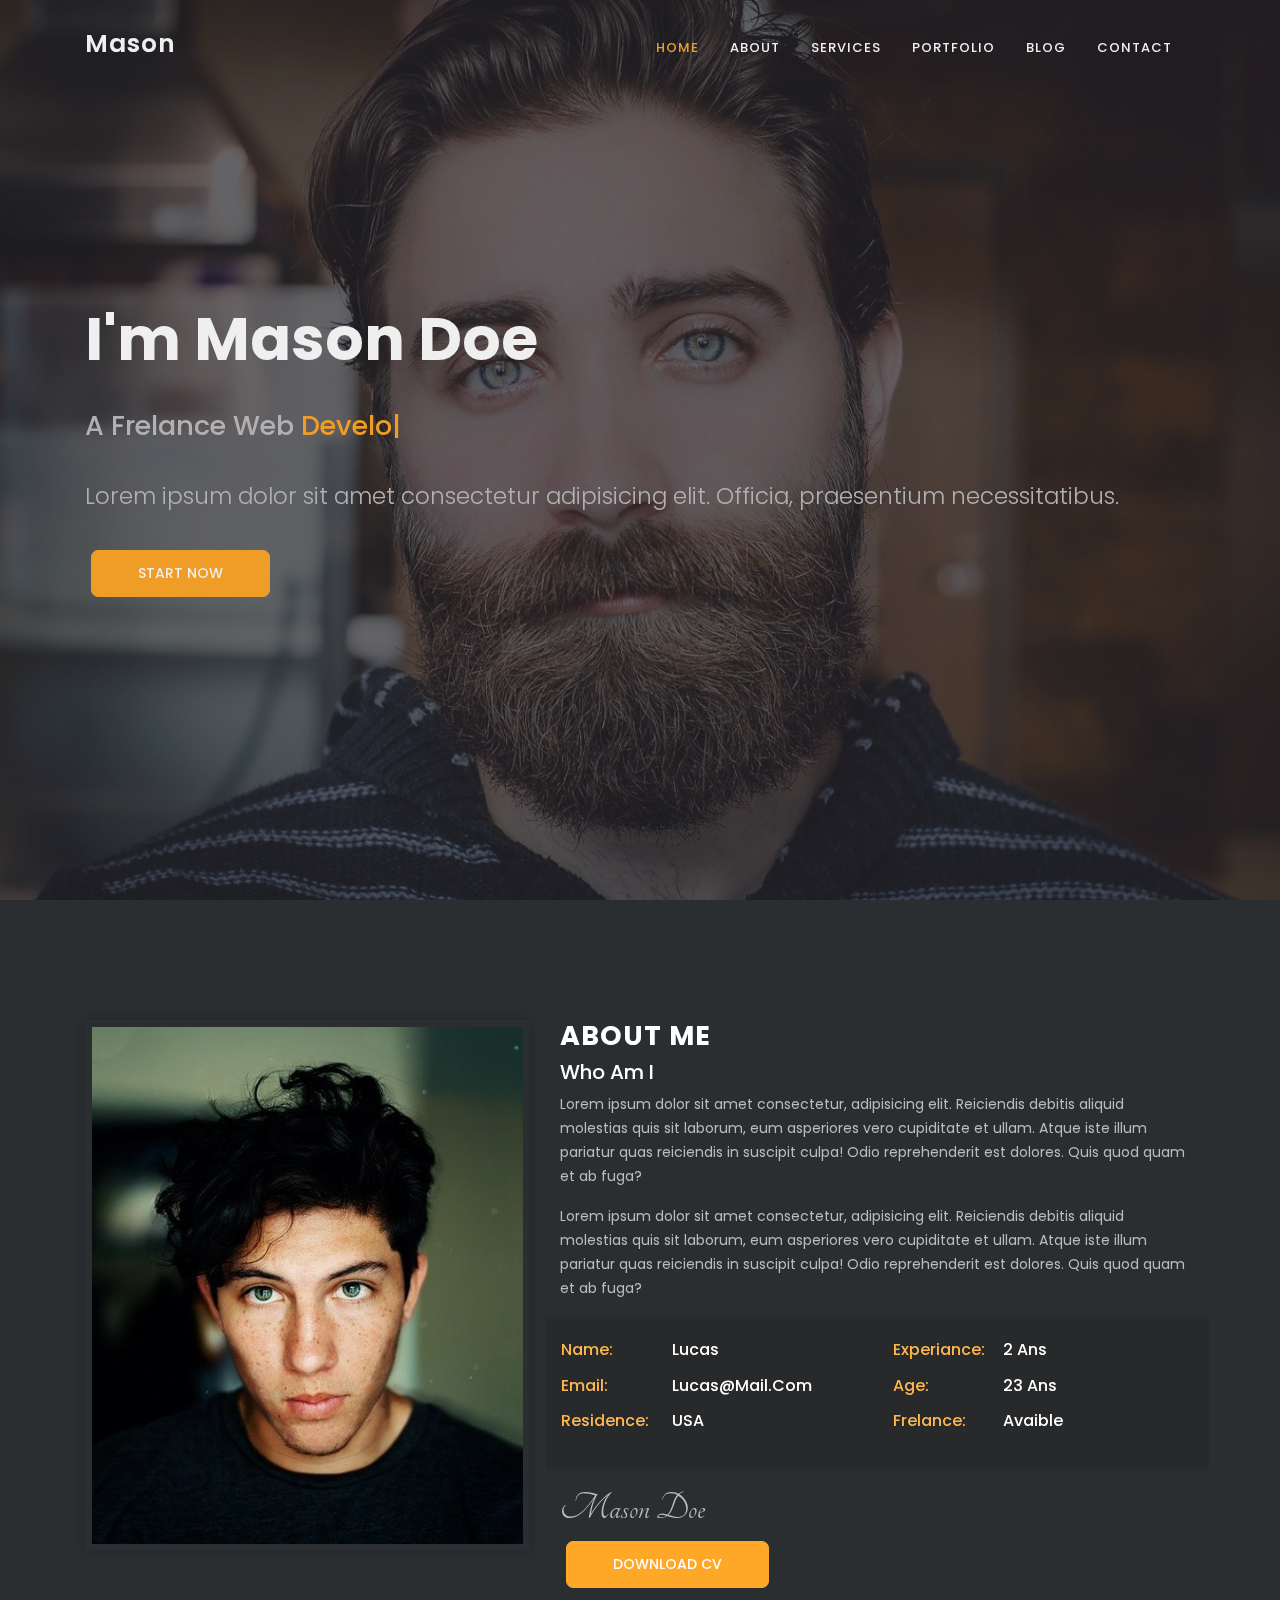
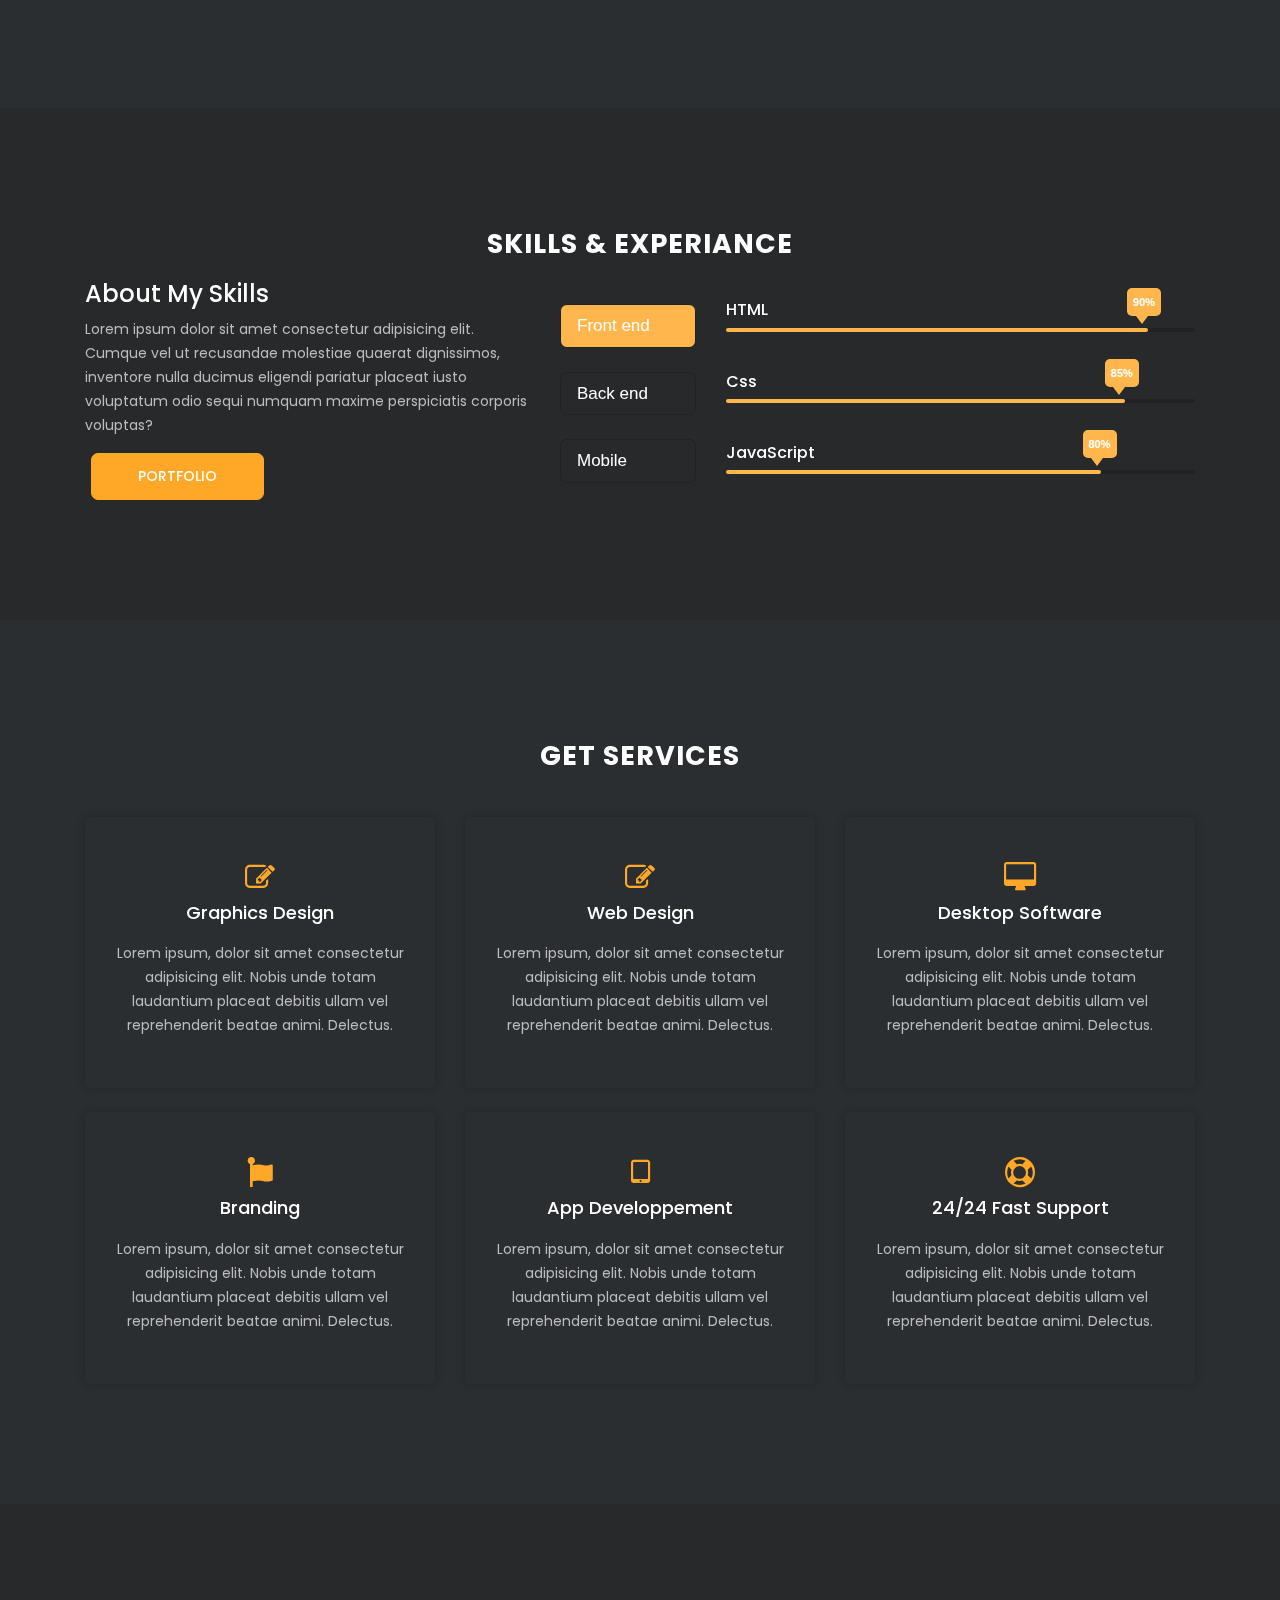
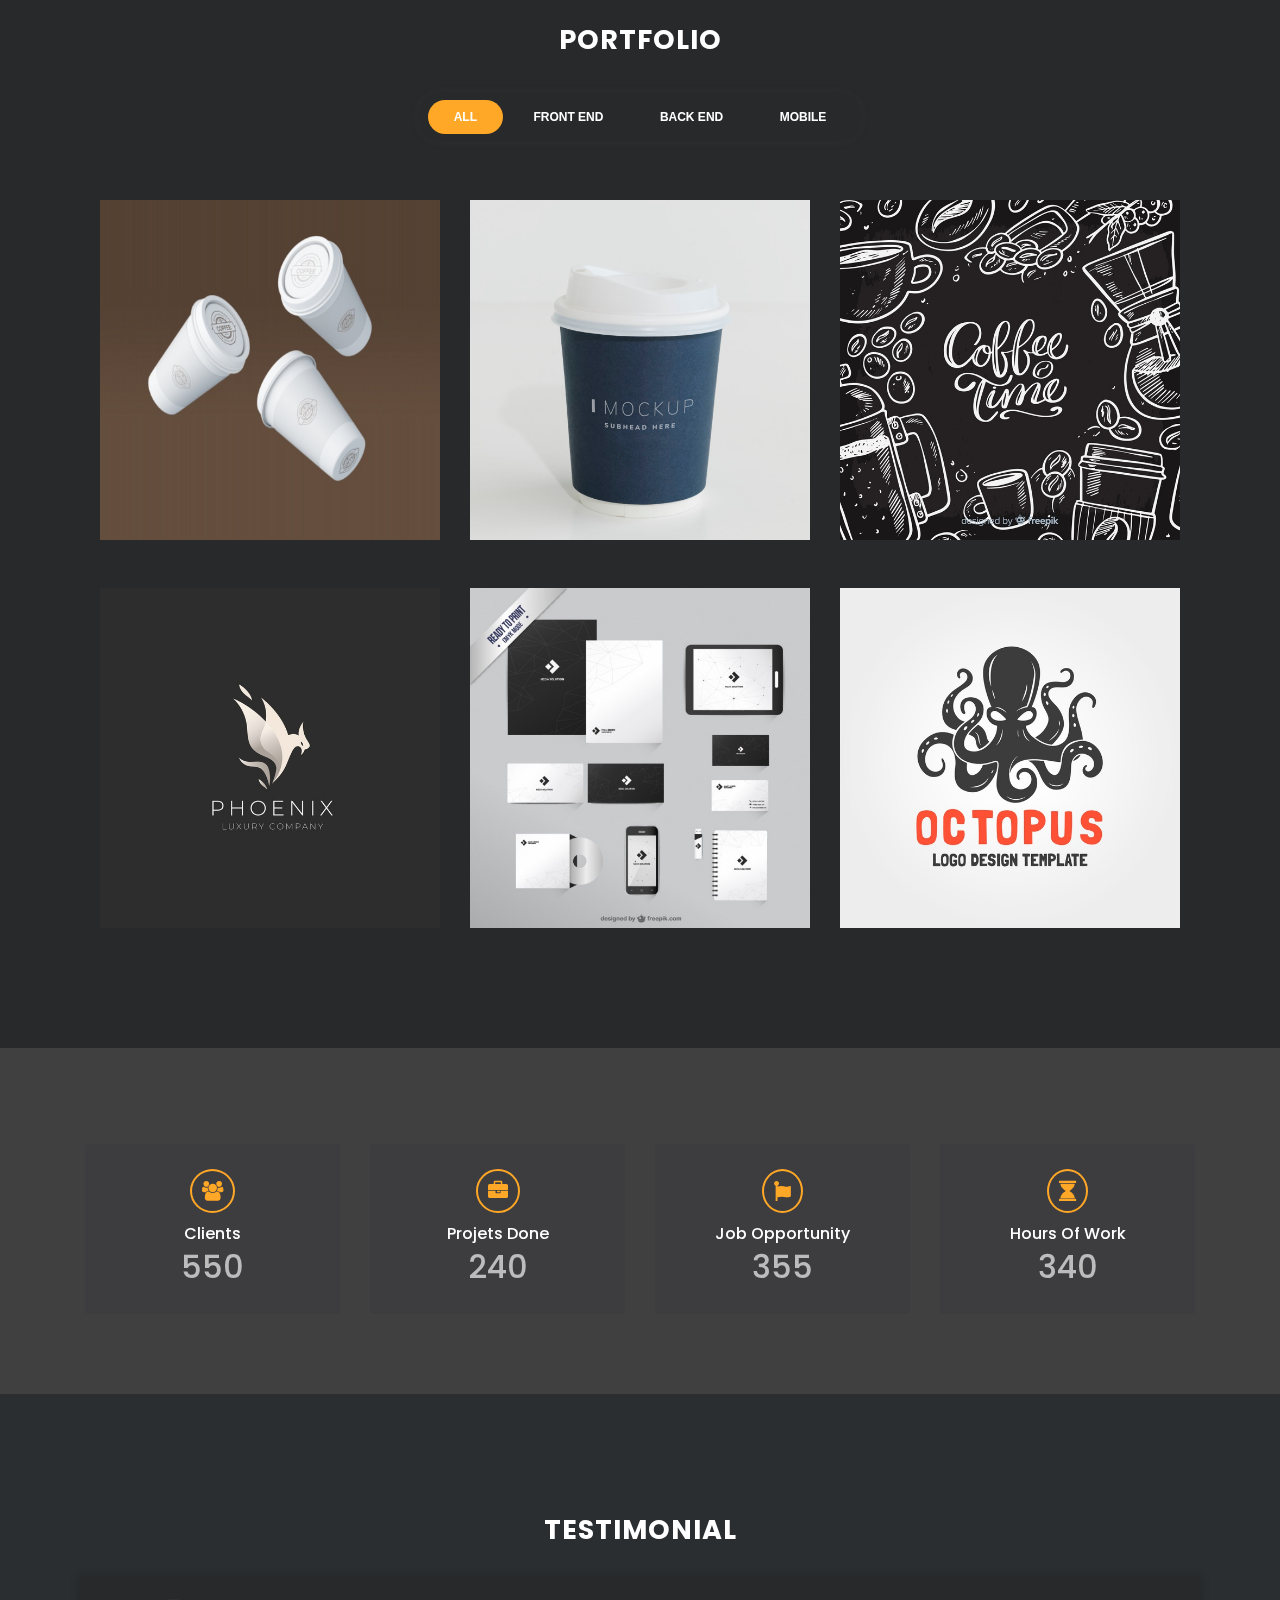
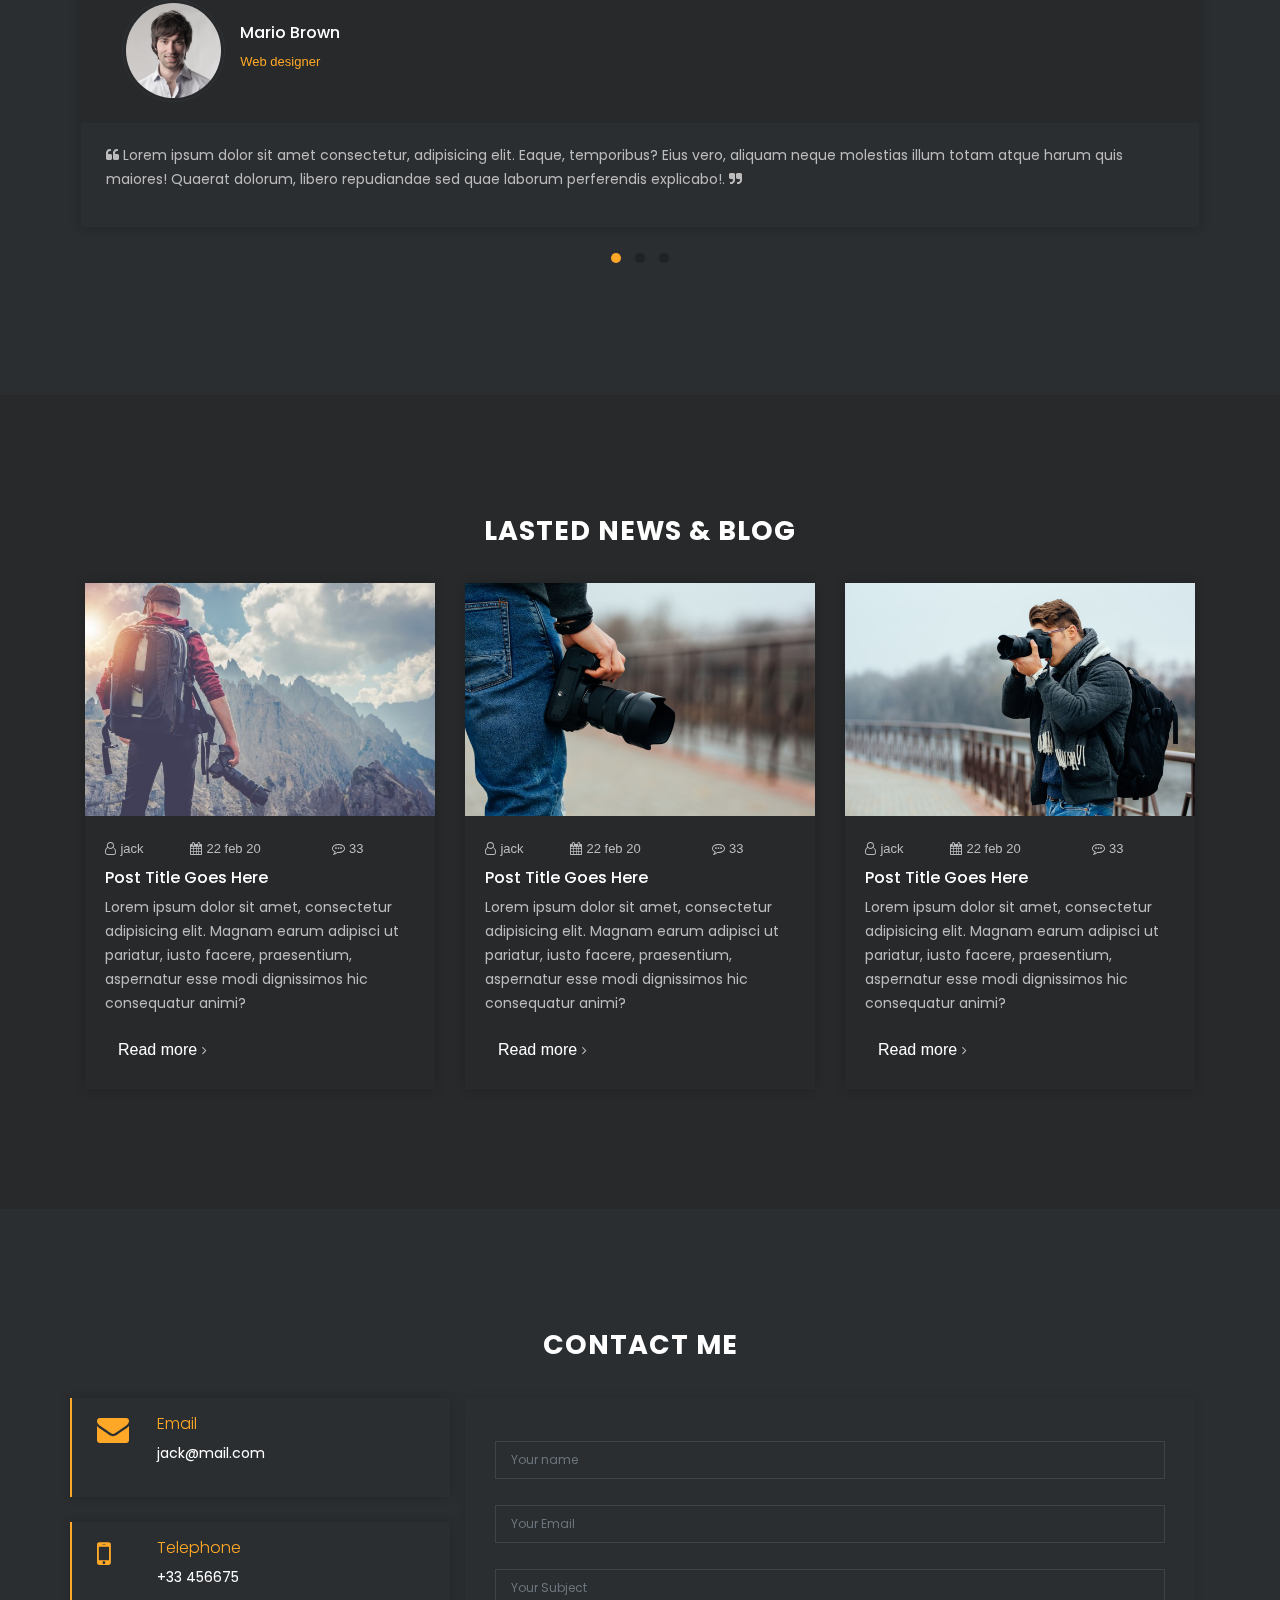
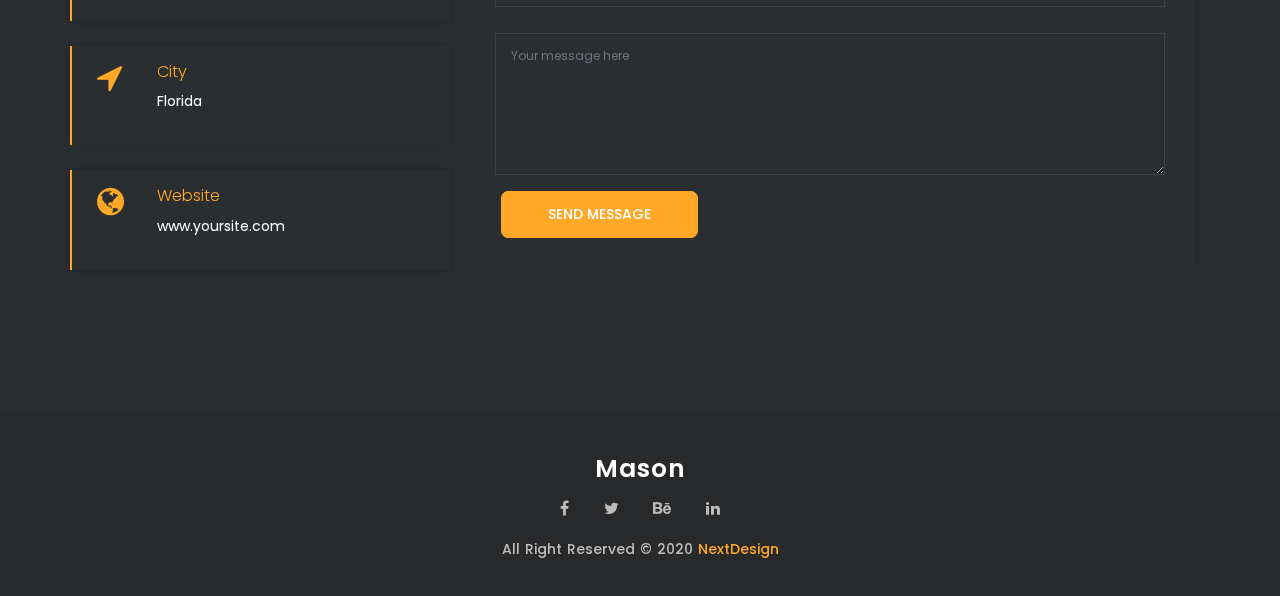
==== index-dark.html @ b3e3b084 "Add files via upload" ====
<!DOCTYPE html>
<html lang="zxx">

<head>
    <meta charset="UTF-8">
    <meta http-equiv="X-UA-Compatible" content="IE=edge">
    <meta name="viewport" content="width=device-width, initial-scale=1.0">

    <title>Mason</title>

    <!-- basic SEO -->
    <meta name="description" content="Mason - Responsive Personal Portfolio Template">
    <meta name="keywords"
        content="Html, Css, jQuery, JavaScript, Mason,onepage ,Design, responsive, personal, Portfolio, design, creative, template">

    <!-- bootstrap -->
    <link rel="stylesheet" href="css/bootstrap.min.css">

    <!-- fav icon -->
    <link rel="shortcut icon" href="images/favicon/icon.png">

    <!-- google fonts  -->
    <link href="https://fonts.googleapis.com/css2?family=Poppins:wght@300;400;500;700;800&display=swap"
        rel="stylesheet">
    <link href="https://fonts.googleapis.com/css2?family=Tangerine&display=swap" rel="stylesheet">


    <link rel="stylesheet" href="fonts/font-awesome-4.7.0/css/font-awesome.min.css">

    <!-- oul carroussel  -->
    <link rel="stylesheet" href="css/owl.carousel.min.css">
    <link rel="stylesheet" href="css/owl.theme.default.min.css">

    <!-- responsive tab  -->
    <link rel="stylesheet" href="css/responsive-tabs.css">

    <!-- Magnific Popup core CSS file -->
    <link rel="stylesheet" href="css/magnific-popup.css">

    <!-- animate css -->
    <link rel="stylesheet" href="css/animate.min.css">

    <!-- custom cs -->
    <link rel="stylesheet" href="css/style-dark.css">

    <!-- responsive cs -->
    <link rel="stylesheet" href="css/respomsive.css">

</head>

<body data-spy="scroll" data-target=".navbar" data-offset="50">

    <!-- preloader -->
    <div id="preloader">
        <div id="status">
            &nbsp;
        </div>
    </div>
    <!-- preloader -->

    <!-- Header -->
    <header>
        <nav class="navbar navbar-expand-md   fixed-top scrolling-navbar white-nav-top">


            <div class="container-fluid">

                <div class="navbar-brand">

                    <a href="#">Mason</a>

                    <!-- Mobile Menu Open Button -->
                    <span id="mobile-nav-open-btn" class="navbar-toggler" data-toggle="collapse"
                        data-target="#navbarTogglerDemo02" aria-controls="navbarTogglerDemo02" aria-expanded="false"
                        aria-label="Toggle navigation" role="navigation"> <i class="fa fa-bars" style="color: #ffa726;"
                            aria-hidden="true"></i></span>

                </div>


                <div class="collapse navbar-collapse" id="navbarTogglerDemo02">
                    <ul class="navbar-nav mr-auto">

                    </ul>
                    <!-- main -->

                    <ul class="navbar-nav nav-pills  pt-2">
                        <li class="nav-item">
                            <a class="nav-link text-uppercase smooth-scroll" href="#home">Home <span
                                    class="sr-only">(current)</span></a>
                        </li>
                        <li class="nav-item">
                            <a class="nav-link text-uppercase smooth-scroll" href="#about" data-offset="100">About</a>
                        </li>
                        <li class="nav-item">
                            <a class="nav-link text-uppercase smooth-scroll" href="#services"
                                data-offset="100">services</a>
                        </li>
                        <li class="nav-item">
                            <a class="nav-link text-uppercase smooth-scroll" href="#portfolio"
                                data-offset="100">Portfolio</a>
                        </li>
                        <li class="nav-item">
                            <a class="nav-link text-uppercase smooth-scroll" href="#blog" data-offset="100">Blog</a>
                        </li>
                        <li class="nav-item">
                            <a class="nav-link text-uppercase smooth-scroll" href="#contact"
                                data-offset="100">Contact</a>
                        </li>
                    </ul>
                </div>
            </div>

        </nav>
    </header>

    <!-- Header -->


    <!-- home -->
    <section id="home">

        <div class="background-img-home"></div>
        <!-- overlay -->

        <div class="overlay"></div>

        <!-- home content  -->
        <div class="container home-content">

            <div class="home-content-inner">
                <div class="home-datails">
                    <h1>I'm Mason Doe</h1>

                    <h4>a frelance web <span id="typed2"></span></h4>

                    <p>Lorem ipsum dolor sit amet consectetur adipisicing elit. Officia, praesentium necessitatibus.</p>
                </div>

                <a href="#about" class="btn btn-general btn-home smooth-scroll" title="start now" role="button">
                    Start now</a>


            </div>
        </div>

    </section>
    <!-- home end  -->

    <!-- about  -->
    <section id="about">



        <!-- about 1 -->
        <div id="about1">

            <div class="content-box-lg">

                <div class="container">

                    <div class="row">

                        <!-- about left side  -->
                        <div class="col-lg-5">
                            <div class="about-img">
                                <img src="images/about/about-img.jpg" alt="">
                            </div>

                        </div>
                        <!-- end about left side  -->

                        <!-- about right -->
                        <div class="col-lg-7">

                            <div class="horizental-heading-about">
                                <h4>about me</h4>

                                <h5>Who Am I</h5>

                                <p >
                                    Lorem ipsum dolor sit amet consectetur, adipisicing elit. Reiciendis debitis aliquid
                                    molestias quis sit laborum,
                                    eum asperiores vero cupiditate et ullam. Atque iste illum pariatur quas reiciendis
                                    in
                                    suscipit culpa! Odio
                                    reprehenderit est dolores. Quis quod quam et ab fuga?
                                </p>

                                <p >
                                    Lorem ipsum dolor sit amet consectetur, adipisicing elit. Reiciendis debitis aliquid
                                    molestias quis sit laborum,
                                    eum asperiores vero cupiditate et ullam. Atque iste illum pariatur quas reiciendis
                                    in
                                    suscipit culpa! Odio
                                    reprehenderit est dolores. Quis quod quam et ab fuga?
                                </p>
                            </div>

                            <!-- about info  -->
                            <div class="row info">

                                <div class="col-md-6">

                                    <!-- info 1 -->
                                    <div class="row column-list">

                                        <div class="col-md-4 col-4">
                                            <div class="detail">
                                                <h6>name:</h6>
                                            </div>

                                        </div>
                                        <div class="col-md-4 col-4">
                                            <div class="about-name">
                                                <h6>lucas</h6>
                                            </div>

                                        </div>


                                    </div>
                                    <!-- info 1 -->

                                    <!-- info 2 -->
                                    <div class="row column-list">

                                        <div class="col-md-4 col-4">
                                            <div class="detail">
                                                <h6>Email:</h6>
                                            </div>

                                        </div>
                                        <div class="col-md-4 col-4">
                                            <div class="about-name">
                                                <h6>lucas@mail.com</h6>
                                            </div>

                                        </div>

                                    </div>
                                    <!-- info 2 -->

                                    <!-- info 3 -->
                                    <div class="row column-list">

                                        <div class="col-md-4 col-4">
                                            <div class="detail">
                                                <h6>Residence:</h6>
                                            </div>

                                        </div>
                                        <div class="col-md-4 col-4">
                                            <div class="about-name">
                                                <h6>USA</h6>
                                            </div>

                                        </div>

                                    </div>
                                    <!-- info 3-->
                                </div>


                                <div class="col-md-6">

                                    <!-- info 1 -->
                                    <div class="row column-list">

                                        <div class="col-md-4 col-4">
                                            <div class="detail">
                                                <h6>Experiance:</h6>
                                            </div>

                                        </div>
                                        <div class="col-md-4 col-4">
                                            <div class="about-name">
                                                <h6>2 Ans</h6>
                                            </div>

                                        </div>


                                    </div>
                                    <!-- info 1 -->

                                    <!-- info 2 -->
                                    <div class="row column-list">

                                        <div class="col-md-4 col-4">
                                            <div class="detail">
                                                <h6>Age:</h6>
                                            </div>

                                        </div>
                                        <div class="col-md-4 col-4">
                                            <div class="about-name">
                                                <h6>23 Ans</h6>
                                            </div>

                                        </div>

                                    </div>
                                    <!-- info 2 -->

                                    <!-- info 3 -->
                                    <div class="row column-list">

                                        <div class="col-md-4 col-4">
                                            <div class="detail">
                                                <h6>Frelance:</h6>
                                            </div>

                                        </div>
                                        <div class="col-md-4 col-4">
                                            <div class="about-name">
                                                <h6>Avaible</h6>
                                            </div>

                                        </div>

                                    </div>
                                    <!-- info 3-->
                                </div>
                            </div>

                            <!-- about info  -->
                            <div class="name">

                                <h4>Mason doe</h4>

                                <a href="#" class="btn btn-general btn-home" title="download cv" role="button">
                                    download cv</a>
                            </div>

                        </div>
                        <!-- end about right -->

                    </div>

                </div>
            </div>

        </div>
        <!-- end about 1 -->

        <!-- about 2  -->
        <div id="about2">

            <div class="content-box-lg">

                <div class="container">

                    <div class="row">

                        <div class="col-md-12">

                            <div class="horizental-heading">

                                <h4>Skills & experiance</h4>
                            </div>

                        </div>

                    </div>

                    <div class="row">
                        <div class="col-lg-5">

                            <div class="skills">

                                <h4>about my skills</h4>
                                <p >
                                    Lorem ipsum dolor sit amet consectetur adipisicing elit. Cumque vel ut
                                    recusandae molestiae
                                    quaerat dignissimos, inventore nulla ducimus eligendi pariatur placeat iusto
                                    voluptatum
                                    odio sequi numquam maxime perspiciatis corporis voluptas?
                                </p>
                                <a href="#portfolio" class="btn btn-general btn-home smooth-scroll" title="Portfolio" role="button">
                                    Portfolio</a>
                            </div>

                        </div>

                        <div class="col-lg-7">

                            <div class="row skills-button">

                                <div class="col-md-3">



                                    <div class="nav flex-column nav-pills" id="v-pills-tab" role="tablist"
                                        aria-orientation="vertical">
                                        <a class="nav-link active" id="v-pills-home-tab" data-toggle="pill"
                                            href="#v-pills-home" role="tab" aria-controls="v-pills-home"
                                            aria-selected="true">Front end</a>
                                        <a class="nav-link" id="v-pills-profile-tab" data-toggle="pill"
                                            href="#v-pills-profile" role="tab" aria-controls="v-pills-profile"
                                            aria-selected="false">Back end</a>
                                        <a class="nav-link" id="v-pills-messages-tab" data-toggle="pill"
                                            href="#v-pills-messages" role="tab" aria-controls="v-pills-messages"
                                            aria-selected="false">Mobile</a>
                                    </div>


                                </div>

                                <div class="col-md-9">
                                    <div class="tab-content" id="v-pills-tabContent">
                                        <div class="tab-pane fade show active" id="v-pills-home" role="tabpanel"
                                            aria-labelledby="v-pills-home-tab">

                                            <div class="skills-progress">

                                                <!-- skill 1 -->
                                                <div class="skill">

                                                    <h4>HTML</h4>

                                                    <div class="progress">
                                                        <div class="progress-bar" role="progressbar" style="width: 90%;"
                                                            aria-valuenow="90" aria-valuemin="0" aria-valuemax="100">
                                                            <span>90%</span>
                                                        </div>
                                                    </div>

                                                </div>

                                                <!-- skill 2 -->
                                                <div class="skill">

                                                    <h4>css</h4>
                                                    <div class="progress">
                                                        <div class="progress-bar" role="progressbar" style="width: 85%;"
                                                            aria-valuenow="85" aria-valuemin="0" aria-valuemax="100">
                                                            <span>85%</span>
                                                        </div>
                                                    </div>


                                                </div>

                                                <!-- skill 3 -->
                                                <div class="skill">

                                                    <h4>JavaScript</h4>
                                                    <div class="progress">
                                                        <div class="progress-bar" role="progressbar" style="width: 80%;"
                                                            aria-valuenow="80" aria-valuemin="0" aria-valuemax="100">
                                                            <span>80%</span>
                                                        </div>
                                                    </div>


                                                </div>

                                            </div>

                                        </div>
                                        <div class="tab-pane fade" id="v-pills-profile" role="tabpanel"
                                            aria-labelledby="v-pills-profile-tab">

                                            <div class="skills-progress">

                                                <!-- skill 1 -->
                                                <div class="skill">

                                                    <h4>Java</h4>
                                                    <div class="progress">
                                                        <div class="progress-bar" role="progressbar" style="width: 75%;"
                                                            aria-valuenow="75" aria-valuemin="0" aria-valuemax="100">
                                                            <span>75%</span>
                                                        </div>
                                                    </div>


                                                </div>
                                                <!-- skill 2 -->
                                                <div class="skill">

                                                    <h4>php</h4>
                                                    <div class="progress">
                                                        <div class="progress-bar" role="progressbar" style="width: 80%;"
                                                            aria-valuenow="80" aria-valuemin="0" aria-valuemax="100">
                                                            <span>80%</span>
                                                        </div>
                                                    </div>


                                                </div>
                                                <!-- skill 3 -->
                                                <div class="skill">

                                                    <h4>laravel</h4>
                                                    <div class="progress">
                                                        <div class="progress-bar" role="progressbar" style="width: 89%;"
                                                            aria-valuenow="89" aria-valuemin="0" aria-valuemax="100">
                                                            <span>89%</span>
                                                        </div>
                                                    </div>


                                                </div>
                                            </div>


                                        </div>
                                        <div class="tab-pane fade" id="v-pills-messages" role="tabpanel"
                                            aria-labelledby="v-pills-messages-tab">
                                            <div class="skills-progress">

                                                <!-- skill 1 -->
                                                <div class="skill">

                                                    <h4>Xamarin</h4>
                                                    <div class="progress">
                                                        <div class="progress-bar" role="progressbar" style="width: 89%;"
                                                            aria-valuenow="89" aria-valuemin="0" aria-valuemax="100">
                                                            <span>89%</span>
                                                        </div>
                                                    </div>


                                                </div>

                                                <!-- skill 2 -->
                                                <div class="skill">

                                                    <h4>android</h4>
                                                    <div class="progress">
                                                        <div class="progress-bar" role="progressbar" style="width: 89%;"
                                                            aria-valuenow="89" aria-valuemin="0" aria-valuemax="100">
                                                            <span>89%</span>
                                                        </div>
                                                    </div>


                                                </div>
                                                <!-- skill 3 -->
                                                <div class="skill">

                                                    <h4>ios</h4>
                                                    <div class="progress">
                                                        <div class="progress-bar" role="progressbar" style="width: 89%;"
                                                            aria-valuenow="89" aria-valuemin="0" aria-valuemax="100">
                                                            <span>89%</span>
                                                        </div>
                                                    </div>


                                                </div>

                                            </div>

                                        </div>

                                    </div>
                                </div>
                            </div>

                        </div>




                    </div>


                </div>

            </div>

            <!-- end about 2  -->
        </div>


    </section>
    <!-- about  -->


    <!-- service -->

    <section id="services">

        <div class="content-box-lg">

            <div class="container">

                <div class="row">
                    <div class="col-md-12 text-center ">

                        <div class="horizental-heading">

                            <h4>get services</h4>
                        </div>

                    </div>
                </div>

                <!-- services row 1 -->
                <div class="row">

                    <!-- service 1 -->
                    <div class="col-lg-4 col-md-6 mt-4">

                        <div class="service">

                            <div class="service-item text-center">

                                <i class="fa fa-pencil-square-o"></i>

                                <h5>Graphics design</h5>

                                <p >Lorem ipsum, dolor sit amet consectetur adipisicing elit. Nobis
                                    unde totam laudantium
                                    placeat debitis ullam vel reprehenderit beatae animi. Delectus.</p>

                            </div>

                        </div>

                    </div>
                    <!-- service 1 -->

                    <!-- service 2 -->
                    <div class="col-lg-4 col-md-6 mt-4">

                        <div class="service">

                            <div class="service-item text-center">

                                <i class="fa fa-pencil-square-o"></i>
                                <h5>Web Design</h5>

                                <p >Lorem ipsum, dolor sit amet consectetur adipisicing elit. Nobis
                                    unde totam laudantium
                                    placeat debitis ullam vel reprehenderit beatae animi. Delectus.</p>

                            </div>

                        </div>

                    </div>
                    <!-- service 2 -->

                    <!-- service 3 -->
                    <div class="col-lg-4 col-md-6 mt-4">

                        <div class="service">

                            <div class="service-item text-center">

                                <i class="fa fa-desktop"></i>
                                <h5>Desktop Software</h5>

                                <p >Lorem ipsum, dolor sit amet consectetur adipisicing elit. Nobis
                                    unde totam laudantium
                                    placeat debitis ullam vel reprehenderit beatae animi. Delectus.</p>

                            </div>

                        </div>

                    </div>
                    <!-- service 3 -->

                    <!-- services row 1 -->

                    <!-- services row 2 -->

                    <!-- service 1 -->
                    <div class="col-lg-4 col-md-6 mt-4">

                        <div class="service">

                            <div class="service-item text-center">

                                <i class="fa fa-font-awesome"></i>
                                <h5>Branding</h5>

                                <p >Lorem ipsum, dolor sit amet consectetur adipisicing elit. Nobis
                                    unde totam laudantium
                                    placeat debitis ullam vel reprehenderit beatae animi. Delectus.</p>

                            </div>

                        </div>

                    </div>
                    <!-- service 1 -->

                    <!-- service 2 -->
                    <div class="col-lg-4 col-md-6 mt-4">

                        <div class="service">

                            <div class="service-item text-center">

                                <i class="fa fa-tablet"></i>
                                <h5>App developpement</h5>

                                <p >Lorem ipsum, dolor sit amet consectetur adipisicing elit. Nobis
                                    unde totam laudantium
                                    placeat debitis ullam vel reprehenderit beatae animi. Delectus.</p>

                            </div>

                        </div>

                    </div>
                    <!-- service 2 -->

                    <!-- service 3 -->
                    <div class="col-lg-4 col-md-6 mt-4">

                        <div class="service">

                            <div class="service-item text-center">

                                <i class="fa fa-life-ring"></i>
                                <h5>24/24 Fast Support</h5>

                                <p >Lorem ipsum, dolor sit amet consectetur adipisicing elit. Nobis
                                    unde totam laudantium
                                    placeat debitis ullam vel reprehenderit beatae animi. Delectus.</p>

                            </div>

                        </div>

                    </div>
                    <!-- service 3 -->

                    <!-- services row 2 -->

                </div>

            </div>


        </div>
    </section>
    <!-- service end -->

    <!-- Portfolio -->

    <section id="portfolio">
        <div class="content-box-lg">

            <div class="container">

                <div class="row">
                    <div class="col-md-12 text-center ">

                        <div class="horizental-heading">

                            <h4>Portfolio</h4>
                        </div>

                    </div>
                </div>

                <div class="row mt-3">
                    <div class="col-md-12 text-center"  style="display:  flex;align-items: center; justify-content: center;">

                        <!-- potrfolio item filters -->
                        <div id="isotope-filters" class="fadaIn text-center">

                            <button class="btn active" data-filter="*"><span>all</span></button>
                            <button class="btn" data-filter=".frontend"><span>front end</span></button>
                            <button class="btn" data-filter=".backend"><span>back end</span></button>
                            <button class="btn" data-filter=".mobile"><span>mobile</span></button>

                        </div>
                    </div>

                </div>

                <div id="portfolio-wrapper">

                    <div class="container">

                        <div class="row gg">

                            <div id="isotope-container" style=" display: flex; flex-basis: 100%;
                            flex-wrap: wrap">



                                <div class="col-lg-4 mt-5 frontend">

                                    <!-- portfolio item 1 -->
                                    <div class="portfolio-box">
                                        <a href="images/portfolio/portfolio1.jpg" title="add description">
                                            <img src="images/portfolio/portfolio1.jpg" class="img-fluid"
                                                alt="portfolio">
                                            <div class="portfolio-overlay">
                                                <div class="portfolio-details text-center">

                                                    <!-- project title  -->
                                                    <h2>Your project title</h2>

                                                    <!-- items descriptions -->
                                                    <p>Front end</p>
                                                </div>
                                            </div>
                                        </a>
                                    </div>

                                </div>

                                <div class="col-lg-4 mt-5 frontend">

                                    <!-- portfolio item 2 -->
                                    <div class="portfolio-box">
                                        <a href="images/portfolio/portfolio2.jpg" title="add description">
                                            <img src="images/portfolio/portfolio2.jpg" class="img-fluid"
                                                alt="portfolio">
                                            <div class="portfolio-overlay">
                                                <div class="portfolio-details text-center">

                                                    <!-- project title  -->
                                                    <h2>Your project title</h2>

                                                    <!-- items descriptions -->
                                                    <p>Front end</p>
                                                </div>
                                            </div>
                                        </a>
                                    </div>

                                </div>

                                <div class="col-lg-4 mt-5 backend">

                                    <!-- portfolio item 3 -->
                                    <div class="portfolio-box">
                                        <a href="images/portfolio/portfolio3.jpg" title="add description">
                                            <img src="images/portfolio/portfolio3.jpg" class="img-fluid"
                                                alt="portfolio">
                                            <div class="portfolio-overlay">
                                                <div class="portfolio-details text-center">

                                                    <!-- project title  -->
                                                    <h2>Your project title</h2>

                                                    <!-- items descriptions -->
                                                    <p>Back end</p>
                                                </div>
                                            </div>
                                        </a>
                                    </div>

                                </div>

                                <div class="col-lg-4 mt-5 backend">

                                    <!-- portfolio item 3 -->
                                    <div class="portfolio-box">
                                        <a href="images/portfolio/portfolio4.jpg" title="add description">
                                            <img src="images/portfolio/portfolio4.jpg" class="img-fluid"
                                                alt="portfolio">
                                            <div class="portfolio-overlay">
                                                <div class="portfolio-details text-center">

                                                    <!-- project title  -->
                                                    <h2>Your project title</h2>

                                                    <!-- items descriptions -->
                                                    <p>Back end</p>
                                                </div>
                                            </div>
                                        </a>
                                    </div>

                                </div>


                                <div class="col-lg-4 mt-5 mobile">

                                    <!-- portfolio item 3 -->
                                    <div class="portfolio-box">
                                        <a href="images/portfolio/portfolio5.jpg" title="add description">
                                            <img src="images/portfolio/portfolio5.jpg" class="img-fluid"
                                                alt="portfolio">
                                            <div class="portfolio-overlay">
                                                <div class="portfolio-details text-center">

                                                    <!-- project title  -->
                                                    <h2>Your project title</h2>

                                                    <!-- items descriptions -->
                                                    <p>Mobile</p>
                                                </div>
                                            </div>
                                        </a>
                                    </div>

                                </div>


                                <div class="col-lg-4 mt-5 mobile">

                                    <!-- portfolio item 3 -->
                                    <div class="portfolio-box">
                                        <a href="images/portfolio/portfolio6.jpg" title="add description">
                                            <img src="images/portfolio/portfolio6.jpg" class="img-fluid"
                                                alt="portfolio">
                                            <div class="portfolio-overlay">
                                                <div class="portfolio-details text-center">

                                                    <!-- project title  -->
                                                    <h2>Your project title</h2>

                                                    <!-- items descriptions -->
                                                    <p>Mobile</p>
                                                </div>
                                            </div>
                                        </a>
                                    </div>

                                </div>


                            </div>

                        </div>

                    </div>

                </div>



            </div>

        </div>
    </section>
    <!-- Portfolio end -->

    <!-- stats  -->
    <section id="stats">

        <div class="content-box-lg">

            <div class="container">


                <!-- stats  -->
                <div class="row">


                    <div class="col-lg-3 col-12 mt-3">

                        <!-- Stats item 1 -->
                        <div class="counts-item text-center">
                            <i class="fa fa-users"></i>
                            <h5>Clients</h5>

                            <h2 class="counter">550</h2>

                        </div>
                    </div>

                    <div class="col-lg-3 col-12 mt-3">

                        <!-- Stats item 2 -->
                        <div class="counts-item text-center">
                            <i class="fa fa-briefcase"></i>
                            <h5>Projets done</h5>

                            <h2 class="counter">240</h2>

                        </div>
                    </div>

                    <div class="col-lg-3 col-12 mt-3">

                        <!-- Stats item 3 -->
                        <div class="counts-item text-center">
                            <i class="fa fa-font-awesome"></i>
                            <h5>job opportunity</h5>

                            <h2 class="counter">355</h2>

                        </div>
                    </div>

                    <div class="col-lg-3 col-12 mt-3">

                        <!-- Stats item 4 -->
                        <div class="counts-item text-center">
                            <i class="fa fa-hourglass"></i>
                            <h5>Hours Of work</h5>

                            <h2 class="counter">340</h2>

                        </div>
                    </div>

                </div>

            </div>

        </div>

    </section>
    <!-- stats end  -->

    <section id="testimonial">

        <div class="content-box-lg">

            <div class="container">

                <div class="row">
                    <div class="col-md-12 text-center ">

                        <div class="horizental-heading">

                            <h4>testimonial</h4>

                        </div>

                    </div>
                </div>

                <div class="row">

                    <div id="textimonial-slider" class="owl-carousel owl-theme">

                        <!-- testimonial 1 -->
                        <div class="testimonial">

                            <div class="row">

                                <div class="col-lg-12">

                                    <div class="row testimonial-header">

                                        <div class="col-lg-6 col-md-6 col-sm-6 col-12">

                                            <div class="row">
                                                <div class="col-lg-3 col-md-4 col-sm-6 col-5">
                                                    <img src="images/testimonial/client-1.jpg" alt="">
                                                </div>

                                               
                                                <div class="col-lg-6 col-md-6 col-sm-6 col-6 name">
                                                    <h6>mario brown</h6>
                                                    <span>Web designer</span>
                                                </div>
                                            </div>


                                        </div>
                                    </div>

                                    <div class="comm-text">

                                        <p > <i class="fa fa-quote-left" aria-hidden="true"></i> Lorem
                                            ipsum dolor sit amet consectetur, adipisicing elit. Eaque, temporibus?
                                            Eius vero,
                                            aliquam neque molestias illum totam atque harum quis maiores! Quaerat
                                            dolorum,
                                            libero
                                            repudiandae sed quae laborum perferendis explicabo!. <i
                                                class="fa fa-quote-right" aria-hidden="true"></i></p>
                                    </div>

                                </div>

                            </div>

                        </div>

                        <!-- testimonial 2 -->
                        <div class="testimonial">

                            <div class="row">

                                <div class="col-lg-12">

                                    <div class="row testimonial-header">

                                        <div class="col-lg-6 col-md-6 col-sm-6">

                                            <div class="row">
                                                <div class="col-lg-3 col-md-4 col-sm-6 col-5">
                                                    <img src="images/testimonial/client-2.jpg" alt="">
                                                </div>

                                                <div class="col-lg-6 col-md-6 col-sm-6 col-6 name">
                                                    <h6>William james</h6>
                                                    <span>backend developer</span>
                                                </div>
                                            </div>


                                        </div>

                                    </div>

                                    <div class="comm-text">

                                        <p > <i class="fa fa-quote-left" aria-hidden="true"></i> Lorem
                                            ipsum dolor sit amet consectetur, adipisicing elit. Eaque, temporibus?
                                            Eius vero,
                                            aliquam neque molestias illum totam atque harum quis maiores! Quaerat
                                            dolorum,
                                            libero
                                            repudiandae sed quae laborum perferendis explicabo!. <i
                                                class="fa fa-quote-right" aria-hidden="true"></i></p>
                                    </div>

                                </div>

                            </div>

                        </div>

                        <!-- testimonial 3 -->
                        <div class="testimonial">

                            <div class="row">

                                <div class="col-lg-12">

                                    <div class="row testimonial-header">

                                        <div class="col-lg-6 col-md-6 col-sm-6">

                                            <div class="row">
                                                <div class="col-lg-3 col-md-4 col-sm-6 col-5">
                                                    <img src="images/testimonial/client-3.jpg" alt="">
                                                </div>

                                                <div class="col-lg-6 col-md-6 sol-sm-6 col-6 name">
                                                    <h6>andria smith</h6>
                                                    <span>Web developer</span>
                                                </div>
                                            </div>


                                        </div>

                                    </div>

                                    <div class="comm-text">

                                        <p > <i class="fa fa-quote-left" aria-hidden="true"></i> Lorem
                                            ipsum dolor sit amet consectetur, adipisicing elit. Eaque, temporibus?
                                            Eius vero,
                                            aliquam neque molestias illum totam atque harum quis maiores! Quaerat
                                            dolorum,
                                            libero
                                            repudiandae sed quae laborum perferendis explicabo!. <i
                                                class="fa fa-quote-right" aria-hidden="true"></i></p>
                                    </div>

                                </div>

                            </div>

                        </div>

                    </div>

                </div>

            </div>

        </div>


    </section>
    <!-- testimonial end  -->
    <section id="blog">

        <div class="content-box-lg">

            <div class="container">

                <div class="row">

                    <div class="col-md-12 text-center ">

                        <div class="horizental-heading">

                            <h4>lasted news & blog</h4>
                        </div>

                    </div>
                </div>

                <div class="row mt-3">

                    <div class="col-lg-4">

                        <!-- blog 1 -->
                        <div class="blog-post">

                            <div class="blog-head">

                                <img src="images/blog/bg-blog-1.jpg" class="img-fluid" alt="postimage">

                            </div>

                            <div class="blog-details">

                                <div class="row blog-info">

                                    <div class="col-lg-3 col-md-3 col-3">
                                        <i class="fa fa-user-o"></i> <span>jack</span>
                                    </div>

                                    <div class="col-lg-5 col-md-4 col-4">
                                        <i class="fa fa-calendar"></i> <span>22 feb 20</span>
                                    </div>

                                    <div class="col-lg-3 col-md-3 col-3">
                                        <i class="fa fa-commenting-o"></i> <span>33</span>
                                    </div>

                                </div>

                                <h4>Post title goes here</h4>
                                <p >
                                    Lorem ipsum dolor sit amet, consectetur adipisicing elit.
                                    Magnam earum adipisci ut pariatur,
                                    iusto facere, praesentium, aspernatur esse modi dignissimos
                                    hic consequatur animi?
                                </p>

                                <a href="#" class="btn">Read more <i class="fa fa-angle-right"
                                        aria-hidden="true"></i></a>


                            </div>

                        </div>


                    </div>

                    <div class="col-lg-4">

                        <!-- blog 2 -->
                        <div class="blog-post">

                            <div class="blog-head">

                                <img src="images/blog/bg-blog-2.jpg" class="img-fluid" alt="postimage">

                            </div>

                            <div class="blog-details">

                                <div class="row blog-info">

                                    <div class="col-lg-3 col-md-3 col-3">
                                        <i class="fa fa-user-o"></i> <span>jack</span>
                                    </div>

                                    <div class="col-lg-5 col-md-4 col-4">
                                        <i class="fa fa-calendar"></i> <span>22 feb 20</span>
                                    </div>

                                    <div class="col-lg-3 col-md-3 col-3">
                                        <i class="fa fa-commenting-o"></i> <span>33</span>
                                    </div>

                                </div>

                                <h4>Post title goes here</h4>
                                <p >
                                    Lorem ipsum dolor sit amet, consectetur adipisicing elit.
                                    Magnam earum adipisci ut pariatur,
                                    iusto facere, praesentium, aspernatur esse modi dignissimos
                                    hic consequatur animi?
                                </p>

                                <a href="#" class="btn">Read more <i class="fa fa-angle-right"
                                        aria-hidden="true"></i></a>


                            </div>

                        </div>


                    </div>

                    <div class="col-lg-4">

                        <!-- blog 3 -->
                        <div class="blog-post">

                            <div class="blog-head">

                                <img src="images/blog/bg-blog-3.jpg" class="img-fluid" alt="postimage">

                            </div>

                            <div class="blog-details">

                                <div class="row blog-info">

                                    <div class="col-lg-3 col-md-3 col-3">
                                        <i class="fa fa-user-o"></i> <span>jack</span>
                                    </div>

                                    <div class="col-lg-5 col-md-4 col-4">
                                        <i class="fa fa-calendar"></i> <span>22 feb 20</span>
                                    </div>

                                    <div class="col-lg-3 col-md-3 col-3">
                                        <i class="fa fa-commenting-o"></i> <span>33</span>
                                    </div>

                                </div>

                                <h4>Post title goes here</h4>
                                <p >
                                    Lorem ipsum dolor sit amet, consectetur adipisicing elit.
                                    Magnam earum adipisci ut pariatur,
                                    iusto facere, praesentium, aspernatur esse modi dignissimos
                                    hic consequatur animi?
                                </p>

                                <a href="#" class="btn">Read more <i class="fa fa-angle-right"
                                        aria-hidden="true"></i></a>


                            </div>

                        </div>


                    </div>


                </div>

            </div>
        </div>



    </section>
    <!-- blog end  -->
    <!-- contact  -->
    <section id="contact">

        <div class="content-box-lg">

            <div class="container">

                <div class="row">

                    <div class="col-md-12 text-center ">

                        <div class="horizental-heading">

                            <h4>Contact me</h4>
                        </div>

                    </div>
                </div>


                <div class="row mt-3">

                    <!-- contact left  -->
                    <div class="col-lg-4 col-md-12">


                        <div class="contact-info">

                            <div class="row contact">

                                <div class="col-md-2 col-2">

                                    <i class="fa fa-envelope fa-2x" aria-hidden="true"></i>

                                </div>

                                <div class="col-md-6 col-2">

                                    <h4>email</h4>
                                    <p>jack@mail.com</p>

                                </div>

                            </div>

                            <div class="row contact">

                                <div class="col-md-2 col-2">

                                    <i class="fa fa fa-mobile fa-2x" aria-hidden="true"></i>

                                </div>

                                <div class="col-md-6 col-2">

                                    <h4>telephone</h4>
                                    <p>+33 456675</p>

                                </div>

                            </div>


                            <div class="row contact">

                                <div class="col-md-2 col-2">

                                    <i class="fa fa-location-arrow fa-2x" aria-hidden="true"></i>

                                </div>

                                <div class="col-md-6 col-2">

                                    <h4>city</h4>
                                    <p>Florida</p>

                                </div>

                            </div>

                            <div class="row contact">

                                <div class="col-md-2 col-2">

                                    <i class="fa fa-globe fa-2x" aria-hidden="true"></i>

                                </div>

                                <div class="col-md-6 col-2">

                                    <h4>website</h4>
                                    <p>www.yoursite.com</p>

                                </div>

                            </div>

                        </div>

                    </div>

                    <!-- contact left  -->

                    <!-- contact right  -->
                    <div class="col-lg-8 col-md-12">

                        <!-- contact right  -->
                        <div id="contact-right">

                            <form method="POST">

                                <div class="row">
                                    <div class="col-md-12">
                                        <div class="form-group">
                                            <input type="text" class="form-control" id="contact_name" required
                                                placeholder="Your name">
                                        </div>
                                    </div>

                                    <div class="col-md-12">
                                        <div class="form-group">
                                            <input type="email" class="form-control" id="contact_email" required
                                                placeholder="Your Email">
                                        </div>
                                    </div>

                                    <div class="col-md-12">
                                        <div class="form-group">
                                            <input type="text" class="form-control" id="subjet" required
                                                placeholder="Your Subject">
                                        </div>
                                    </div>

                                    <div class="col-md-12">
                                        <div class="form-group">
                                            <textarea class="form-control" placeholder="Your message here" rows="5"
                                                required id="contact_message"></textarea>
                                        </div>
                                    </div>

                                    <div class="col-md-12">
                                        <div class="submit-btn">
                                            <input class="btn btn-general btn-home" id="send_button"
                                                value="Send Message" type="submit">
                                        </div>

                                    </div>

                                </div>

                            </form>

                        </div>

                    </div>

                    <!-- contact right  -->

                </div>


            </div>
        </div>

    </section>
    <!-- contact end -->

    <!-- footer -->
    <footer id="footer">


        <div class="footer text-center">

            <div class="logo">

                <a href="#">Mason</a>

            </div>

            <ul class="social-network">
                <li> <a href="#"><i class="fa fa-facebook" aria-hidden="true"></i></a></li>
                <li> <a href="#"><i class="fa fa-twitter" aria-hidden="true"></i></a></li>
                <li> <a href="#"><i class="fa fa-behance" aria-hidden="true"></i></a></li>
                <li> <a href="#"><i class="fa fa-linkedin" aria-hidden="true"></i></a></li>
            </ul>

            <div class="copyright text-muted">

                <p>All Right Reserved © 2020 <a href="#">NextDesign</a></p>
            </div>


        </div>

         <!-- Back To Top -->
         <a href="#home" id="back-to-top" class="btn btn-sm btn-orange btn-back-to-top smooth-scroll" title="home"
            role="button">
            <i class="fa fa-angle-up" style="color: #fff;"></i>
         </a>



    </footer>
    <!-- footer end -->




    <!-- jquery -->
    <script src="js/jquery-3.3.1.min.js"></script>

    <!-- bootstrap js -->
    <script src="js/bootstrap.min.js"></script>

    <!-- oul carroussel js -->
    <script src="js/owl.carousel.min.js"></script>

    <!-- wayPoints -->
    <script src="js/jquery.waypoints.min.js"></script>

    <!-- responsiveTabs -->
    <script src="js/jquery.responsiveTabs.min.js"></script>

    <!-- isotop js -->
    <script src="js/isotope.pkgd.min.js"></script>

    <!-- Magnific Popup core js file -->
    <script src="js/jquery.magnific-popup.min.js"></script>

    <!-- jquery counter -->
    <script src="js/jquery.counterup.min.js"></script>

    <!-- easing -->
    <script src="js/jquery.easing.1.3.js"></script>

    <!-- typed -->
    <script src="js/typed.min.js"></script>

    <!-- custom js -->
    <script src="js/script.js"></script>

    <script>
        /*===========================================
navigation
===========================================*/

$(function () {
    showHideNav();
    $(window).scroll(function (){

        showHideNav();
    })


    function showHideNav() {

        if ( $(window).scrollTop() >50){

            //show white nav
            $("nav").addClass("white-nav-top");
    
            // Show dark logo
            $(".navbar-brand a").css("color", "#fff");

             // Show back to top button
             $("#back-to-top").fadeIn();
            
        } else{

             //show white nav
             $("nav").removeClass("white-nav-top");
            //  $("nav").removeClass("ul.navbar-nav > li > a");
    
             // Show dark logo
             $(".navbar-brand a").css("color", "#fff");

              // Hide back to top button
            $("#back-to-top").fadeOut();
        }



    }
})
    </script>


</body>

</html>
---- css/responsive-tabs.css ----
.r-tabs .r-tabs-nav {
    margin: 0;
    padding: 0;
}

.r-tabs .r-tabs-tab {
    display: inline-block;
    margin: 0;
    list-style: none;
}

.r-tabs .r-tabs-panel {
    padding: 15px;
    display: none;
}

.r-tabs .r-tabs-accordion-title {
    display: none;
}

.r-tabs .r-tabs-panel.r-tabs-state-active {
    display: block;
}

/* Accordion responsive breakpoint */
@media only screen and (max-width: 768px) {
    .r-tabs .r-tabs-nav {
        display: none;
    }

    .r-tabs .r-tabs-accordion-title {
        display: block;
    }
}
---- css/style-dark.css ----
/*==============================================================
Template Name  : Mason - Responsive Personal Portfolio Template
Author         : NextDesign
Version        : 1.0
Primary Use    : Personal, Porfolio
================================================================*/
/*===========================================
Table Of Contents
===========================================*/

/*

1. Global Styles
 2. Pleloader
 3. Navigation
 4. Home
 5. About Me
 6. Services
 7. Portfolio
 8. Recent Work
 9. Testimonials
 10. Last Blog
 11. Contact
 12. Footer
 13. Scroll To Top
 14.media

*/

/*===========================================
 1. Global Styles
===========================================*/

body {
  color: #444;
}

h1,
h2,
h3,
h4,
h5,
h6 {
  font-family: 'Poppins', sans-serif;
  text-transform: capitalize;
}
p {
  font-family: 'Poppins', sans-serif;
  font-size: 14px;
  font-weight: 400;
  line-height: 24px;
}
section {
  background: #fafafa;
  /* overflow: hidden; */
  margin: 0px;
  
}

/* content box  */
.content-box-lg {
  padding: 120px 0;
}
/* content box  */

/*===========================================
2. Preloader
===========================================*/

#preloader {
  background-color: #212226;
  position: fixed;
  top: 0;
  left: 0;
  bottom: 0;
  right: 0;
  z-index: 99999;
}

#status {
  background-image: url("../images/preloader/three-dots.svg");
  background-repeat: no-repeat;
  width: 70px;
  height: 70px;
  position: absolute;
  left: 50%;
  top: 50%;
  margin-left: -35px;
}

/*===========================================
3. Navigation
===========================================*/

.navbar {
  padding: 20px 0 20px 0;
  -webkit-transition: all 300ms linear;
  transition: all 300ms linear;
}

.navbar-brand a {
  color: #fff;
  text-decoration: none;
  font-size: 25px;
  font-weight: 600;
  letter-spacing: 1px;
  font-family: 'Poppins', sans-serif;
}

.navbar .container-fluid {
  padding: 0 85px;
}

ul.navbar-nav > li > a {
  margin-right: 15px;
  font-family: 'Poppins', sans-serif;
  color: #fff !important;
  font-size: 13px;
  font-weight: 500;
  letter-spacing: 1px;
}

.white-nav-top {
  background: #27292b;
  padding: 10px 0;
  box-shadow: 0 10px 33px rgba(0, 0, 0, 0.1);
  z-index: 2;
}

.white-nav-top ul.navbar-nav > li > a {
  color: #fff !important;
}

/* Scroll spy   */
a.nav-link.text-uppercase.active {
  color: #ffa726 !important;
  background: none !important;
  font-size: 13px;
  font-weight: 500;
}

/*===========================================
4. Home
===========================================*/

#home {
  background: none;
  height: 100vh;
}

.background-img-home{
  position: fixed;
  top: 50%;
  left: 50%;
  -webkit-transform: translateX(-50%) translateY(-50%);
  transform: translateX(-50%) translateY(-50%);
  min-width: 100%;
  min-height: 100%;
  width: auto;
  height: auto;
  z-index: -1;
  background-image: url("../images/jumbotron/beard-1845166_1280.jpg");
  background-position: center center;
  background-size: cover;
}

.overlay {
  background: rgba(43, 42, 47, 0.7);
  width: 100%;
  height: 100%;
  position: fixed;
  top: 0;
  left: 0;
  z-index: -1;
}

.home-content {
  width: 100%;
  height: 100%;
  display: table;
}

.home-content-inner {
  display: table-cell;
  vertical-align: middle;
}

.home-datails h1{
  color: #fff;
  font-size: 60px;
  font-weight: 700;
  margin-bottom: 35px;
}

.home-datails h4{
  font-size: 27px;
  color: #bdbcbd;
  margin-bottom: 35px;
}

.home-datails h4 span{
  color: #ffa726;
}

.home-datails p{
  color: #bdbcbd;
  font-size: 23px;
  font-weight: 300;
  line-height: 38px;
  margin-bottom: 35px;
}


.btn-general {
  font-family: 'Poppins', sans-serif;
  border-radius: 7px;
  font-size: 13px;
  text-transform: uppercase;
  margin: 0 6px;
  padding: 12px 46px 12px 46px;
  background-color: #ffa726;
  border: 1px solid #ffa726;
  -webkit-transition: all 0.5s;
  transition: all 0.5s;
}

.btn-home {
  color: #fff;
  font-weight: 500;
  font-size: 14px;
}

.btn-home:hover,
.btn-home:focus {
  color: #fff;
  background-color: #ffb74d;
  border: 1px solid #ffb74d;
}



/*===========================================
5. About
===========================================*/
#about1{
  background-color: #2a2e31;
}
#about2{
  background-color: #27292b;
}

.horizental-heading-about h4{
  color: #fff;
  font-weight: bold;
  text-transform: uppercase;
  letter-spacing: 1px;
  font-size: 27px; 
}

.horizental-heading-about h5{
  color: #fff;
}

.horizental-heading-about p{
  color:  #bdbcbd;
}

.about-img{
  border: 7px solid #2a2e31;
  box-shadow: 0 0 10px rgba(0, 0, 0, .2);
}

.about-img img{
  width: 100%;
  
}

.info {
  background-color: #27292b;
  border: 1px solid #2a2e31;
  padding-top: 23px;
  padding-bottom: 23px;
}

#about-btn {
  padding: 23px 0 0 0;
}

.about-name h6 {
  font-size: 16px;
}

.column-list{
 padding-bottom: 8px;
}

.detail h6 {
  color: #ffb74d;
  font-size: 16px;
  font-weight: 500;
}

.about-name h6{
  color: #fff;
}

.name h4{
  padding-top: 15px;
  font-size: 40px;
  color: #bdbcbd;
  font-family: 'Tangerine', cursive;
}

/* skiils */

.horizental-heading h4{
  text-align: center;
  font-weight: bold;
  color: #fff;
  text-transform: uppercase;
  letter-spacing: 1px;
  font-size: 27px;
  margin-bottom: 20px;
}

.tab-content .skills-progress{
   width: 100%;
   min-height: 190px;
}

 
.skills h4{
  color: #fff;
}

.skills p{
  color: #bdbcbd;
}

.skills-button .nav-pills .nav-link{
  margin-top: 24px ;
}

.skills-button .nav-link{
 background-color: #27292b;
 border: 1px solid #212226 ;
 border-radius: 7px;
 color: #fff;
 font-size: 17px;
}

.skills-button .nav-pills .nav-link.active{
  background-color: #ffb74d;
}

.nav-pills .nav-link.active:hover{
  color: #fff;
}

.nav-pills .nav-link:hover{
  color: #fff;
}

.skill{
  padding: 20px 0;
}

.skill h4{
  font-size: 16px;
  font-weight: 500;
  color: #fff;
}

.progress {
  height: 4px;
  border-radius: 7px;
  background: #212226;
  overflow: visible;
}

.progress-bar {
  background: #ffb74d;
  position: relative;
  border-radius: 10px;
}

.progress-bar span {
  font-size: 11px;
  font-weight: 800;
  font-family: "Open Sans", sans-serif;
  background: #ffb74d;
  border-radius: 5px;
  padding: 6px;
  position: absolute;
  left: 95%;
  top: -40px;
}

.progress-bar span:before {
  content: "";
  border-top: 8px solid #ffb74d;
  border-left: 6px solid transparent;
  border-right: 6px solid transparent;
  position: absolute;
  bottom: -8px;
  left: 25%;
}

/*===========================================
6. Service
===========================================*/

#services{
  background-color: #2a2e31;
}
.service{
  padding: 35px 25px;
  box-shadow: 0 0 10px rgba(0, 0, 0, .2);
  box-shadow: 0 0 10px rgba(0, 0, 0, 0.2);
  border-radius: 5px;
}

.service h5{
  transition: all 200ms linear;
}

.service:hover h5{
  color: #ffa726;
}

.service-item i {
  font-size: 30px;
  margin: 10px 0;
  color: #ffa726;
}

.service-item h5{
  font-size: 18px;
  padding-bottom: 10px;
  color: #fff;
}

.service-item p{
  color: #bdbcbd;
}

/*===========================================
7. Portfolio
===========================================*/
#portfolio{
  background-color: #27292b;
}

/* filter css */
#isotope-filters {
  margin-bottom: 10px;
  padding: 8px 10px;
  box-shadow: 0 0 10px rgba(109, 109, 109, 0.1);
  border-radius: 24px;
  max-width: 465px;
}

#isotope-filters button {
  font-family: "Raleway", sans-serif;
  font-size: 12px;
  font-weight: 700;
  text-transform: uppercase;
  background: transparent;
  box-shadow: none;
  padding: 0;
  text-align: center;
  border-radius: 24px;
}

#isotope-filters button span {
  display: inline-block;
  padding: 7px 25px;
  -webkit-transition: border-color 0.4s ease-in-out;
  transition: border-color 0.4s ease-in-out;
  color: #fff;
}

#isotope-filters button.active span {
  color: #fff;
}

#isotope-filters button.active {
  background-color: #ffa726;
}

/* Zoom effect*/
.portfolio-box {
  overflow: hidden;
  position: relative;
}

.portfolio-box img {
  width: 100%;
  height: auto;
  -webkit-transition: -webkit-transform 0.5s ease;
  transition: -webkit-transform 0.5s ease;
  transition: transform 0.5s ease;
  transition: transform 0.5s ease,
   -webkit-transform 0.5s ease;
}

.portfolio-box:hover img {
  -webkit-transform: scale(1.1);
  transform: scale(1.1);
}

/* Overlay effect */
.portfolio-overlay {
  position: absolute;
  top: 0;
  bottom: 0;
  left: 0;
  right: 0;
  background: rgba(60, 72, 88, 0.65);
  opacity: 0;
  -webkit-transition: all 0.5s ease;
  transition: all 0.5s ease;
}


/*item details effects */
.portfolio-details {
  width: 100%;
  position: absolute;
  top: 50%;
  left: 0;
  -webkit-transform: translateY(-50%);
  transform: translateY(-50%);
}

.portfolio-details h2 {
  color: #ffa726;
  font-size: 20px;
  margin: 0;
  padding-bottom: 20px ;
  -webkit-transform: translateY(-30%);
  transform: translateY(-30%);
  -webkit-transition: all 0.5s;
  transition: all 0.5s;
}

.portfolio-details span {
  display: inline-block;
  border-top: 1px solid #fff;
  border-bottom: 1px solid #fff;
  height: 6px;
  width: 30px;
  margin: 11px auto 5px auto;
}

.portfolio-details p {
  font-size: 17px;
  color: #fff;
  text-transform: uppercase;
  margin: 0;
  padding: 0;
  -webkit-transform: translateY(20%);
  transform: translateY(20%);
  -webkit-transition: all 0.5s;
  transition: all 0.5s;
}

.portfolio-box:hover .portfolio-details h2 {
  -webkit-transform: translateY(0);
  transform: translateY(0);
}

.portfolio-box:hover .portfolio-details p {
  -webkit-transform: translateY(0);
  transform: translateY(0);
}

.portfolio-box:hover .portfolio-overlay {
  opacity: 1;
}

/*===========================================
8. Stats
===========================================*/

#stats {
  background: url("../images/counter/bg-count.jpg") no-repeat fixed center;
  background-size: cover;
}

#stats .content-box-lg {
  padding: 80px 0;
  background: rgba(0, 0, 0, .75);
}

.counts-item {
  background: rgba(54, 53, 59, .4);
  border-radius: 4px;
  min-height: 170px;
  padding: 25px 50px;
  -webkit-transition: all 400ms linear;
  transition: all 400ms linear;
}

.counts-item i {
  padding: 10px 10px;
  border: 2px solid #ffa726;
  border-radius: 50%;
  font-size: 20px;
  color: #ffa726;
  margin: 0 0 6px 0;
  -webkit-transition: all 400ms linear;
  transition: all 400ms linear;
}

.counts-item:hover i{
  background-color: #ffa726;
  color: #fff;
}

.counts-item h5 {
  font-size: 16px;
  color: #fff;
  margin: 5px 0 5px 0;
}

.counts-item h2 {
  color: #bdbcbd;
  margin: 0;
}

/*===========================================
9. Testimonial
===========================================*/

#testimonial{
  background-color: #2a2e31;
}

.testimonial {
  margin: 10px 10px;
  /* padding: 20px 25px; */
  border: 1px solid #27292b;
  box-shadow: 0 0 10px 0 rgba(0, 0, 0, 0.2);
}

.testimonial-header {
  border: 1px solid #27292b;
  background-color: #27292b;
  padding: 20px 25px;
  margin: 0;
  
}

.name  {
  padding: 0px !important;
}

.testimonial-header img{
  border-radius: 50%;
  border: 1px solid #2f3336;
  padding: 3px;
}

.testimonial-header h6{
  margin-top: 20px;
  font-size: 16px;
  font-weight: 500;
    line-height: 1.8;
    margin-bottom: 2px;
}

.testimonial-header h6{
  color: #fff;
}

.testimonial-header span{
  font-size: 13px;
  font-weight: 500;
  color: #ffa726;
}

 

.comm-text p{
  padding: 20px 25px;
  color: #bdbcbd;
}

.comm-text p i{ 
  color: #bdbcbd;
}

.owl-theme .owl-dots .owl-dot.active span, .owl-theme .owl-dots .owl-dot:hover span{
  background:#ffa726;
  outline: none;
}



.owl-theme .owl-dots .owl-dot span {
  background-color: #212226;
    outline: none;
}
 

.owl-theme .owl-dots .owl-dot span{
  outline: none;
}

/*===========================================
10. blog
===========================================*/

#blog{
  background-color: #27292b;
}

.blog-post{
  box-shadow: 0 0 10px rgba(0, 0, 0, .2);
  overflow: hidden;
}

.blog-head img{
  width: 100%;
  height: auto;
}

.blog-details{
  padding: 20px;
}

.blog-details i{
  font-size: 13px;
  color: #bdbcbd;
}

.blog-details span{
  font-size: 13px;
  color: #bdbcbd;
}

.blog-details h4{
  font-size: 16px;
  font-weight: 500;
  color: #fff;
  -webkit-transition: all 0.5s ease;
  transition: all 0.5s ease;
}

.blog-details p{
  color: #bdbcbd;
}

.blog-details:hover h4{
  color: #ffa726;
}

.blog-details a, i{
  color: #fff;
}

 
.blog-info{
  margin-bottom: 8px;
}

/*===========================================
 11. Contact
===========================================*/

#contact{
  background-color: #2a2e31;
}


/* contact Left  */
.contact {
  margin-bottom: 25px;
  box-shadow: 0 0 10px rgba(0, 0, 0, .2);
  padding: 16px 10px;
  border-left: 2px solid #ffa726;
 }
 
 
 .contact i {
   color: #ffa726;
 }
 
 .contact h4 {
   color: #ffa726;
   font-weight: 300;
   font-size: 16px;
 }

 .contact p{
   color: #fff;
 }
 
 /* contact Right  */
 #contact-right {
   padding: 33px 30px;
   box-shadow: 0 0 10px 0 rgba(0, 0, 0, 0.1);
   font-size: 12px;
   line-height: 24px;
 }
 
 #contact-right h4 {
   font-weight: 600;
 }
 
 #contact-right form .form-control {
  font-family: 'Poppins', sans-serif;
   padding: 10px 15px;
   font-size: 12px;
   line-height: 24px;
 }
 
 #contact-right textarea,
 input[type="text"],
 input[type="email"] {
   margin-top: 10px;
   font-size: 140px;
   border: 1px solid #404244;
   background-color: #2a2e31;
   border-radius: 0px !important;
   outline: none !important;
 }
 
 
 #contact-right textarea:focus,
 input[type="text"]:focus,
 input[type="email"]:focus {
   border: 1px solid #ffa726;
   border-radius: 0px !important;
   background-color: #2a2e31;
   outline: 0;
   font-size: 13px;
   outline: none !important;
 }
 
 #contact-right form textarea.form-control {
   min-width: 164px;
 }

 /*===========================================
 12. Footer
===========================================*/

 #footer {
  background-color: #27292b;
}

.footer {
  padding: 35px 0 ;
}

.logo{
  margin-bottom: 10px;
}

.logo a{
  color: #fff;
  text-decoration: none;
  font-size: 25px;
  font-weight: 600;
  letter-spacing: 1px;
  font-family: 'Poppins', sans-serif;
}

ul.social-network{
  padding: 0;
}

.social-network li a{
  margin: 0 !important;
  padding: 30px 0px;
  width: 30px;
  height: 30px;

}

 
.social-network  li  {
 font-size: 16px;
  display: inline;
  padding: 15px; 
}

.social-network  li i  {
    color: #bdbcbd;
 }


.copyright p{
  margin: 0;
  color: #bdbcbd;
  font-weight: 500;
  word-spacing: 1px;
}

.copyright p a{
  color: #ffa726;
  text-decoration: none;
}

 /*===========================================
 13. Scroll to top
===========================================*/

.btn-orange {
  color: #fff;
  border: 1px solid #ffa726;
  background-color: #ffa726;
}

.btn-back-to-top {
  position: fixed;
  width: 45px;
  height: 45px;
  bottom: 20px;
  right: 20px;
  padding: 3px 15px;
  border-radius: 50%;
  font-size: 22px;
  display: none;
  z-index: 99999;
}

.btn-orange:hover,
.btn-orange:focus {
  color: #fff;
  background-color: #ffb74d;
  border: 1px solid #ffb74d;
}


 /*===========================================
 14. Media
===========================================*/


/* large devices (Desktop & laptops)*/
@media (min-width: 1200px) {
}

/* meduim devices (landskape tablets & medium laptops)*/
@media (min-width: 922px) and (max-width: 1199px) {


/* about img  */
  .about-img img{
    min-height: 520px;
  }
/* about img  */

  /* go to top  */
  .btn-orange {
    color: #fff;
    border: 1px solid #ffa726;
    background-color: #ffa726;
  }
  
  .btn-back-to-top {
    position: fixed;
    width: 45px;
    height: 45px;
    bottom: 20px;
    right: 20px;
    padding: 3px 15px;
    border-radius: 50%;
    font-size: 22px;
    display: none;
    z-index: 99999;
  }
  
  .btn-orange:hover,
  .btn-orange:focus {
    color: #fff;
    background-color: #ffb74d;
    border: 1px solid #ffb74d;
  }
  

}

/* small  devices (portail tablets & small laptops)*/
@media (min-width: 768px) and (max-width: 991px) {
 
  /* go to top  */
  .btn-orange {
    color: #fff;
    border: 1px solid #ffa726;
    background-color: #ffa726;
  }
  
  .btn-back-to-top {
    position: fixed;
    width: 45px;
    height: 45px;
    bottom: 20px;
    right: 20px;
    padding: 3px 15px;
    border-radius: 50%;
    font-size: 22px;
    display: none;
    z-index: 99999;
  }
  
  .btn-orange:hover,
  .btn-orange:focus {
    color: #fff;
    background-color: #ffb74d;
    border: 1px solid #ffb74d;
  }
  /* go to top  */
  
  
/* container  */
  .content-box-lg {
    padding: 70px 0;
  }

  .container-fluid {
    padding: 0 !important;
  }
  /* container  */

  /* navigation  */
  .navbar .logo {
    padding-left: 15px;
  }

  .navbar-nav {
    padding-left: 16px;
  }
  .pl-5,
  .px-5 {
    padding-left: 1rem !important;
  }

  .navbar-brand a {
    padding: 0 18px;
  }
  /* navigation  */

   

  /* home  */
  .home-datails h1 {
    font-size: 50px;
  }

  .home-datails h4 {
    font-size: 25px;
  }

  .home-datails p {
    font-size: 18px;
    line-height: 25px;
  }
 /* home end */
  

  /* about  */
  .horizental-heading-about{
    margin-top: 16px;
  }
   /* about end */


  /* skill  */

  .skills-button{
    margin-top: 18px;
  }

  /* skill end */

  /* stats  */
  .stats-item p {
    line-height: 14px;
  }
   /* stats end */

 
  /* blog  */
  .blog-post{
    margin-bottom: 30px;
  }

 /* contact  */

.contact{
  margin-left: 1px;
  margin-right: 1px;
  padding-bottom: 13px;
}

.contact h4 {
  font-size: 15px;
  font-weight: 600;
}

.contact i {
  font-size: 30px;
}
/* contact end  */


}



/* extra small  devices (landskape phone & portail tablets)*/
@media (max-width: 767px) {

    /* content box for mobile  */
    .content-box-lg {
      padding: 60px 0;
    }  
    /* content box for end  */

  /* go to top  */
  .btn-orange {
    color: #fff;
    border: 1px solid #ffa726;
    background-color: #ffa726;
  }
  
  .btn-back-to-top {
    position: fixed;
    width: 45px;
    height: 45px;
    bottom: 20px;
    right: 20px;
    padding: 3px 15px;
    border-radius: 50%;
    font-size: 22px;
    display: none;
    z-index: 99999;
  }
  
  .btn-orange:hover,
  .btn-orange:focus {
    color: #fff;
    background-color: #ffb74d;
    border: 1px solid #ffb74d;
  }
  /* go to top end */
  

  /* navigation  */
  .navbar {
    padding-top: 10px;
    padding-bottom: 10px;
    background-color: #2a2e31;
  }

  .white-nav-top ul.navbar-nav > li > a {
    color: #fff !important;
  }

  .navbar .container-fluid {
    padding: 0 20px;
  }

  .navbar-brand {
    position: relative;
    width: 100%;
  }

  .navbar-brand a {
    color: #fff !important;
    font-size: 22px;
    font-weight: bold;
  }

  .navbar-toggler {
    position: absolute;
    right: 0px;
  }

  #mobile-nav-open-btn {
    font-size: 25px;
    padding-top: 1px;
    padding-right: 0px;
  }
  /* navigation end  */

 /* home  */
  .home-content h1 {
    font-size: 40px;
  }

 .home-content h4 {
    font-size: 20px;
  }

  .home-content p{
    font-size: 16px;
    line-height: 25px;
  }

  .btn-general {
    font-size: 14px;
    padding: 8px 25px 6px 25px;
  }
  /* home end  */

   /* about  */
   .horizental-heading-about{
    margin-top: 16px;
  }

  .horizental-heading-about h4{
    font-size: 20px;
    font-weight: 600;
  }

  .horizental-heading-about h5 {
    font-size: 16px;
  }


  .horizental-heading h4 {
    font-size: 20px;
    font-weight: 600;
  }

  .info{ 
    margin-left: 0px;
    margin-right: 0px;
  }
     /* about end  */

  /* skills  */

  .skills h4{
    font-size: 16px;
  }
   /* skills end  */

  /* portfolio  */
  #isotope-filters button {
    display: inline-block;
    margin-top: 13px;
    margin-left: 13px;
  }
  /* portfolio  end */

  /* testimonial  */
  .testimonial {
    margin: 25px 10px;
    /* padding: 0 20px; */
    border: 1px solid #27292b;
    box-shadow: 0 0 10px 0 rgba(0, 0, 0, 0.1);
  }

  .testimonial-header{
    align-items: center;
  }

  .testimonial p{
    font-size: 13px;
  }
   /* testimonial end  */


  /* blog  */
  .blog {
    margin-bottom: 25px;
  }

  .blog-post h3 a {
    font-size: 20px;
  }

  .blog-text{
    font-size: 13px;
  }

 
  .blog-post{
    margin-bottom: 30px;
  }
    /* blog  end*/

  /* contact  */
.contact{
  margin-left: 1px;
  margin-right: 1px;
  padding-bottom: 13px;
}

  .contact h4 {
    font-size: 15px;
    font-weight: 600;
  }

  .contact-info p{
    font-size: 13px;
  }

  #contact-right h4{
    font-size: 20px;
  }

  #contact-right p{
    font-size: 13px;
  }
    /* contact end  */

  /* footer  */
  .footer-title h2 {  
   font-size: 30px;
  }
   /* footer end  */
}
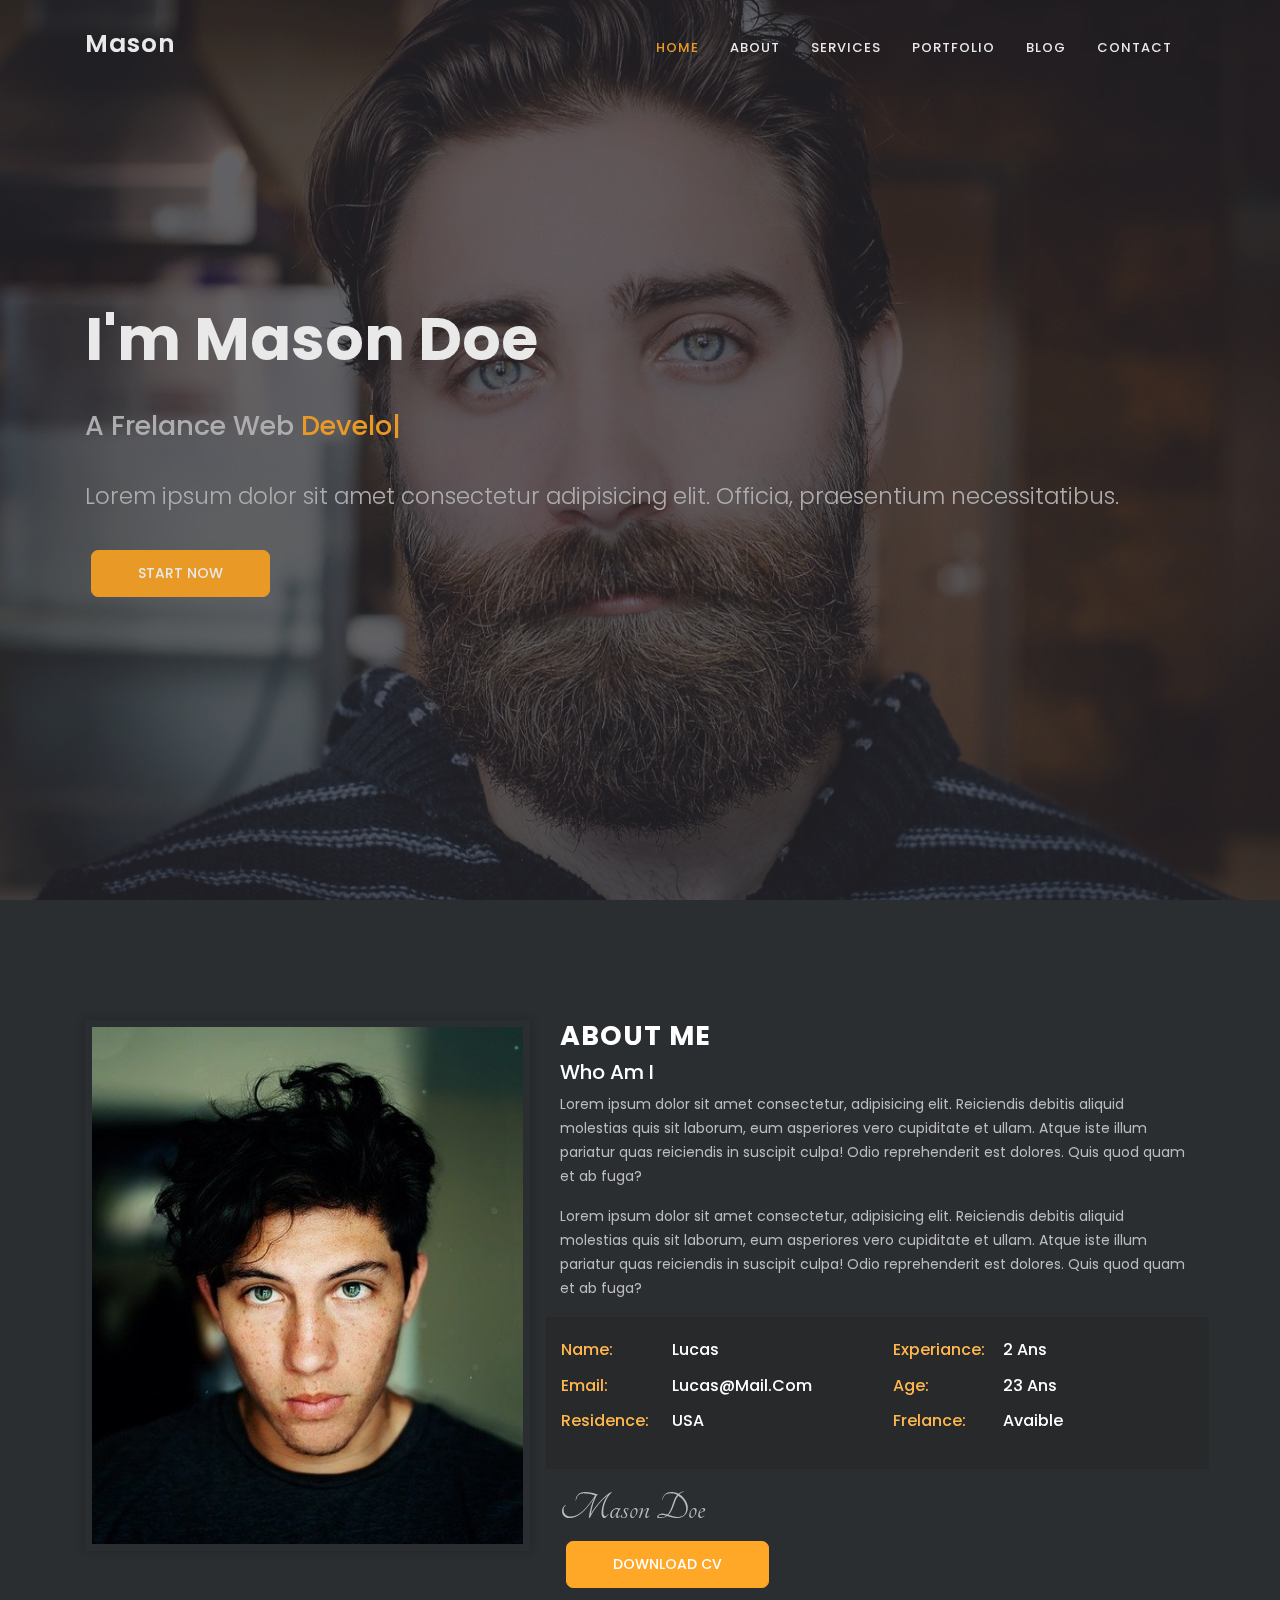
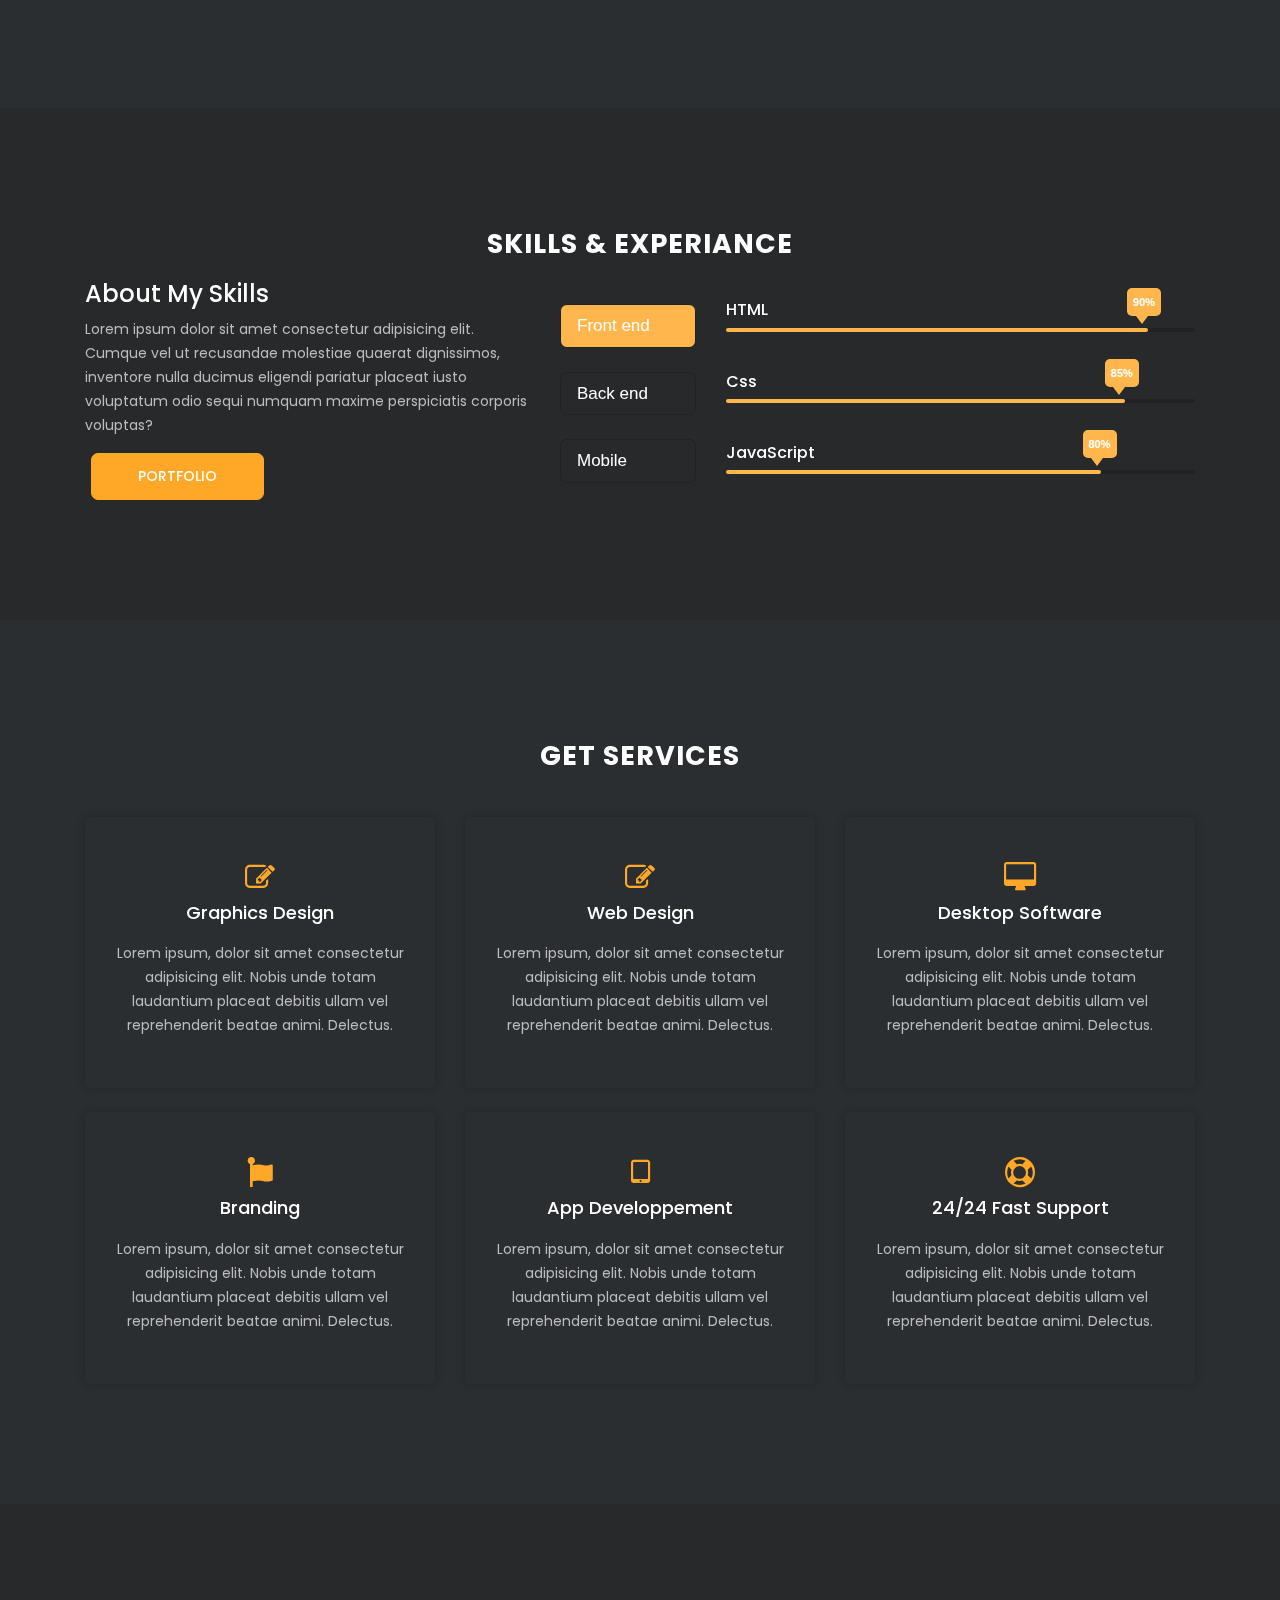
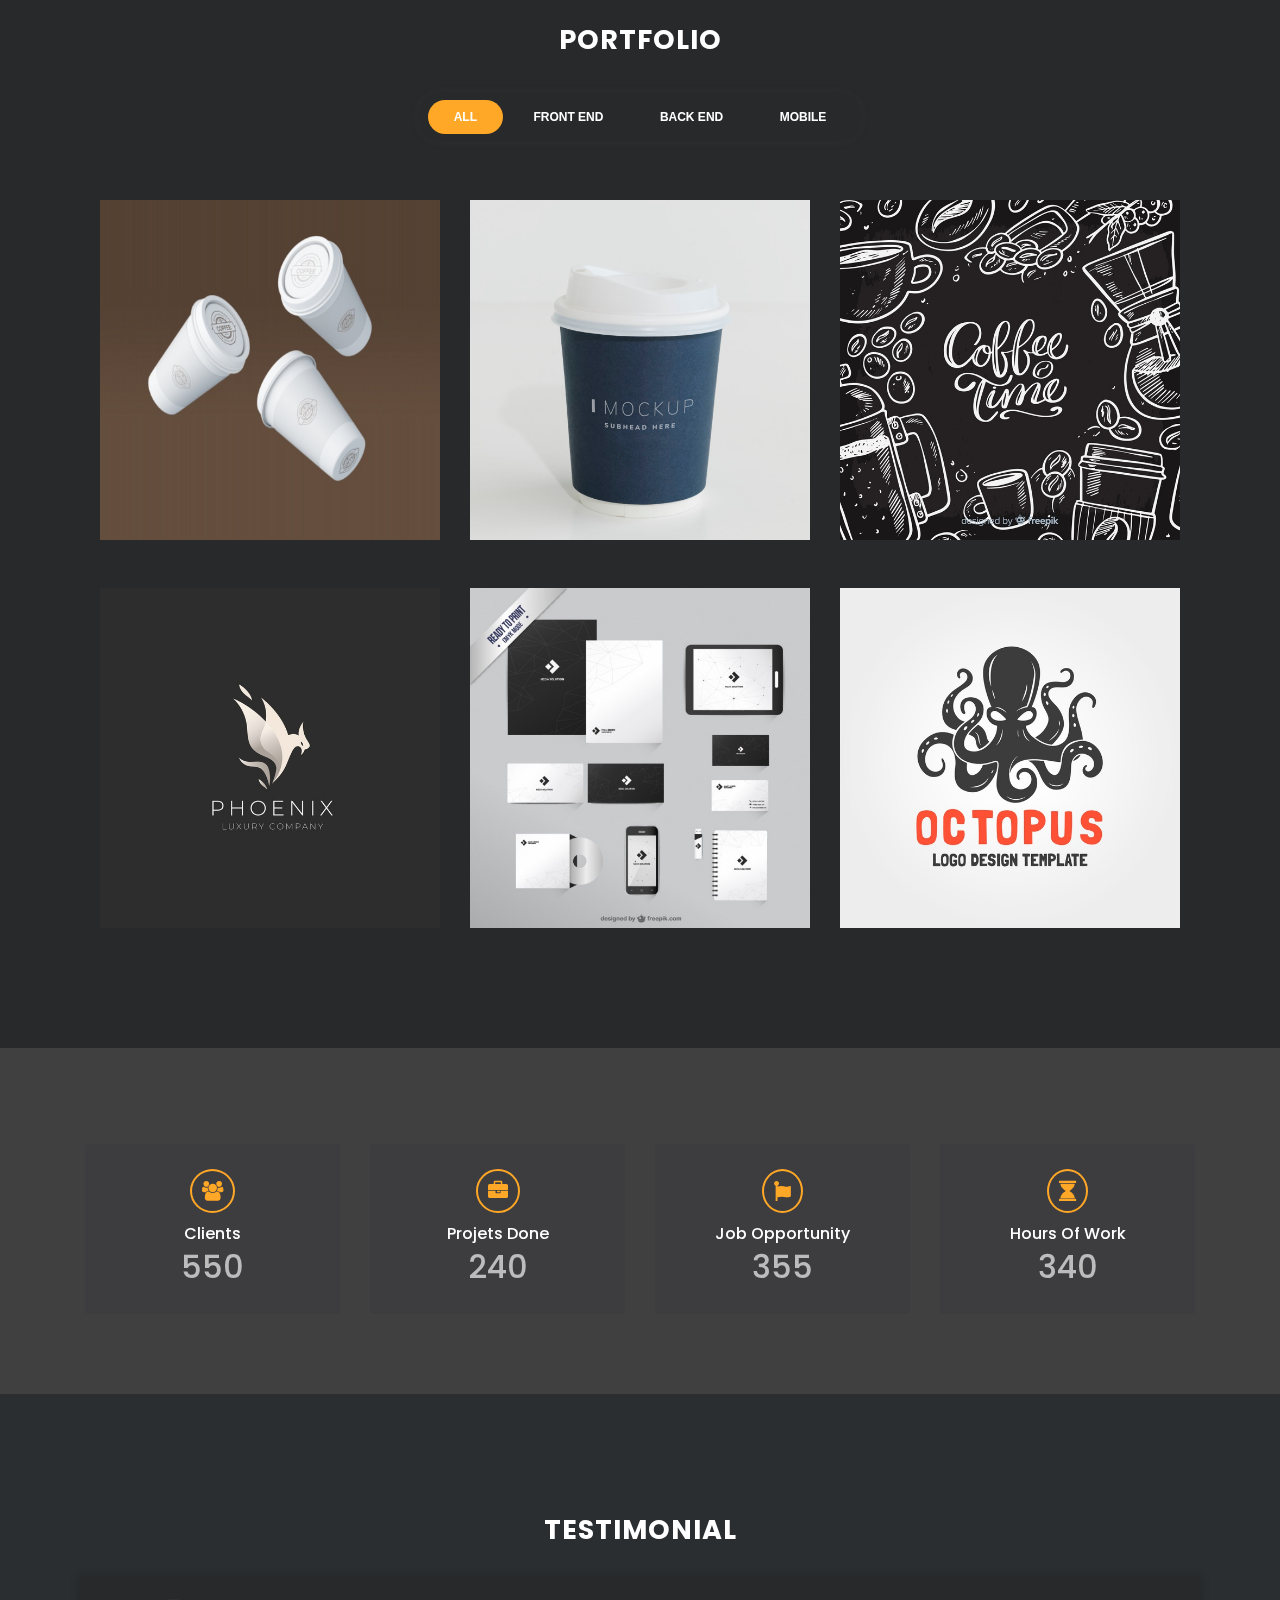
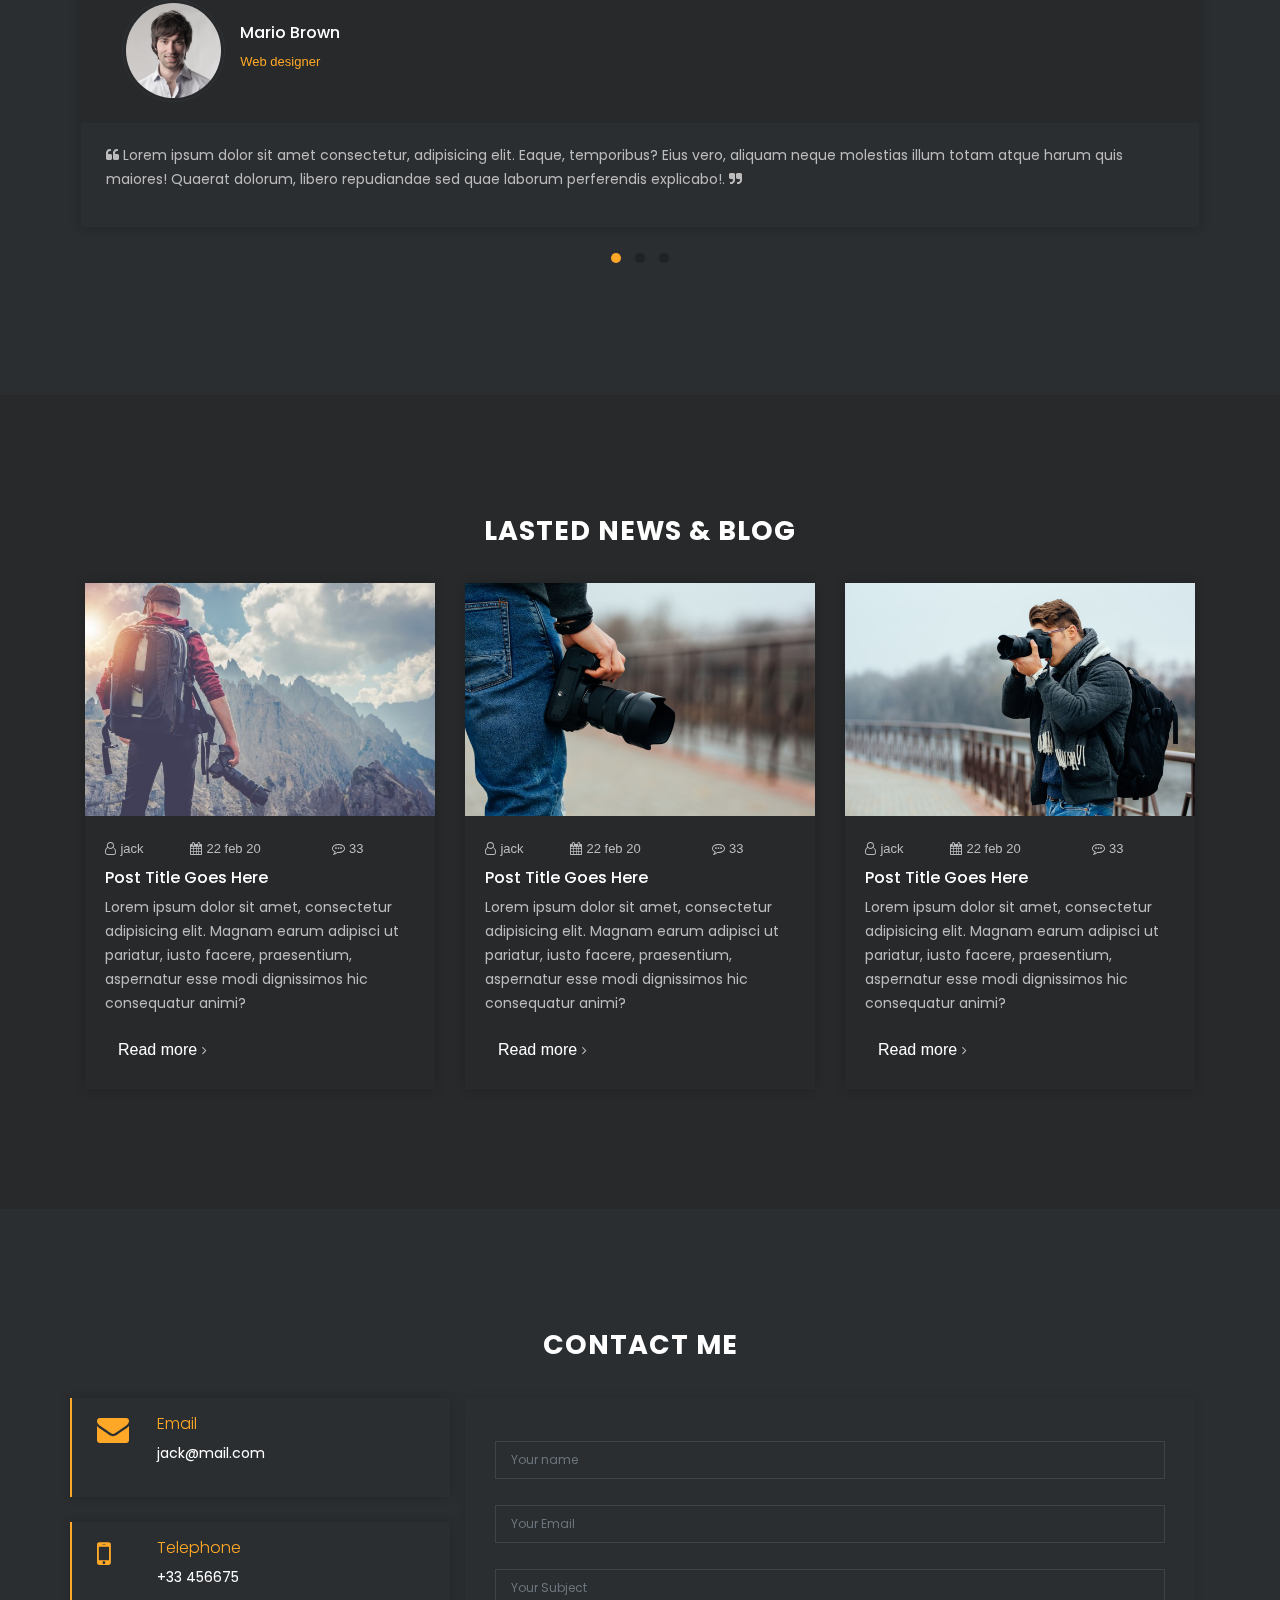
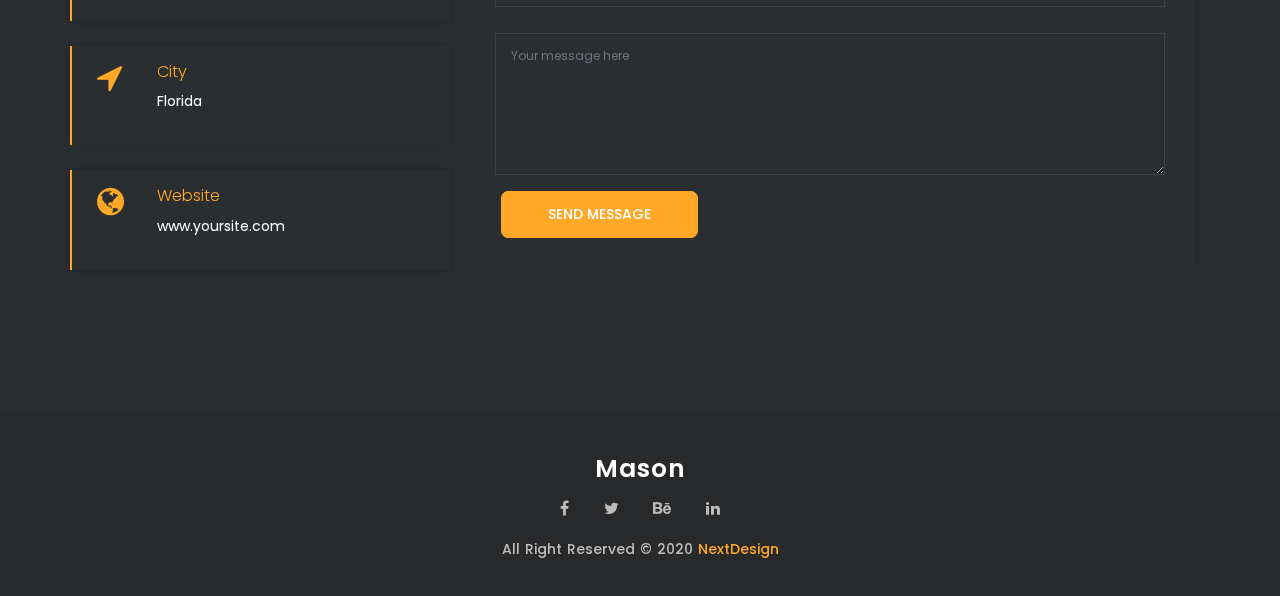
==== commit 1cabdbeb: "Add files via upload" ====
--- a/index-dark.html
+++ b/index-dark.html
@@ -42,9 +42,6 @@
 
     <!-- custom cs -->
     <link rel="stylesheet" href="css/style-dark.css">
-
-    <!-- responsive cs -->
-    <link rel="stylesheet" href="css/respomsive.css">
 
 </head>
 
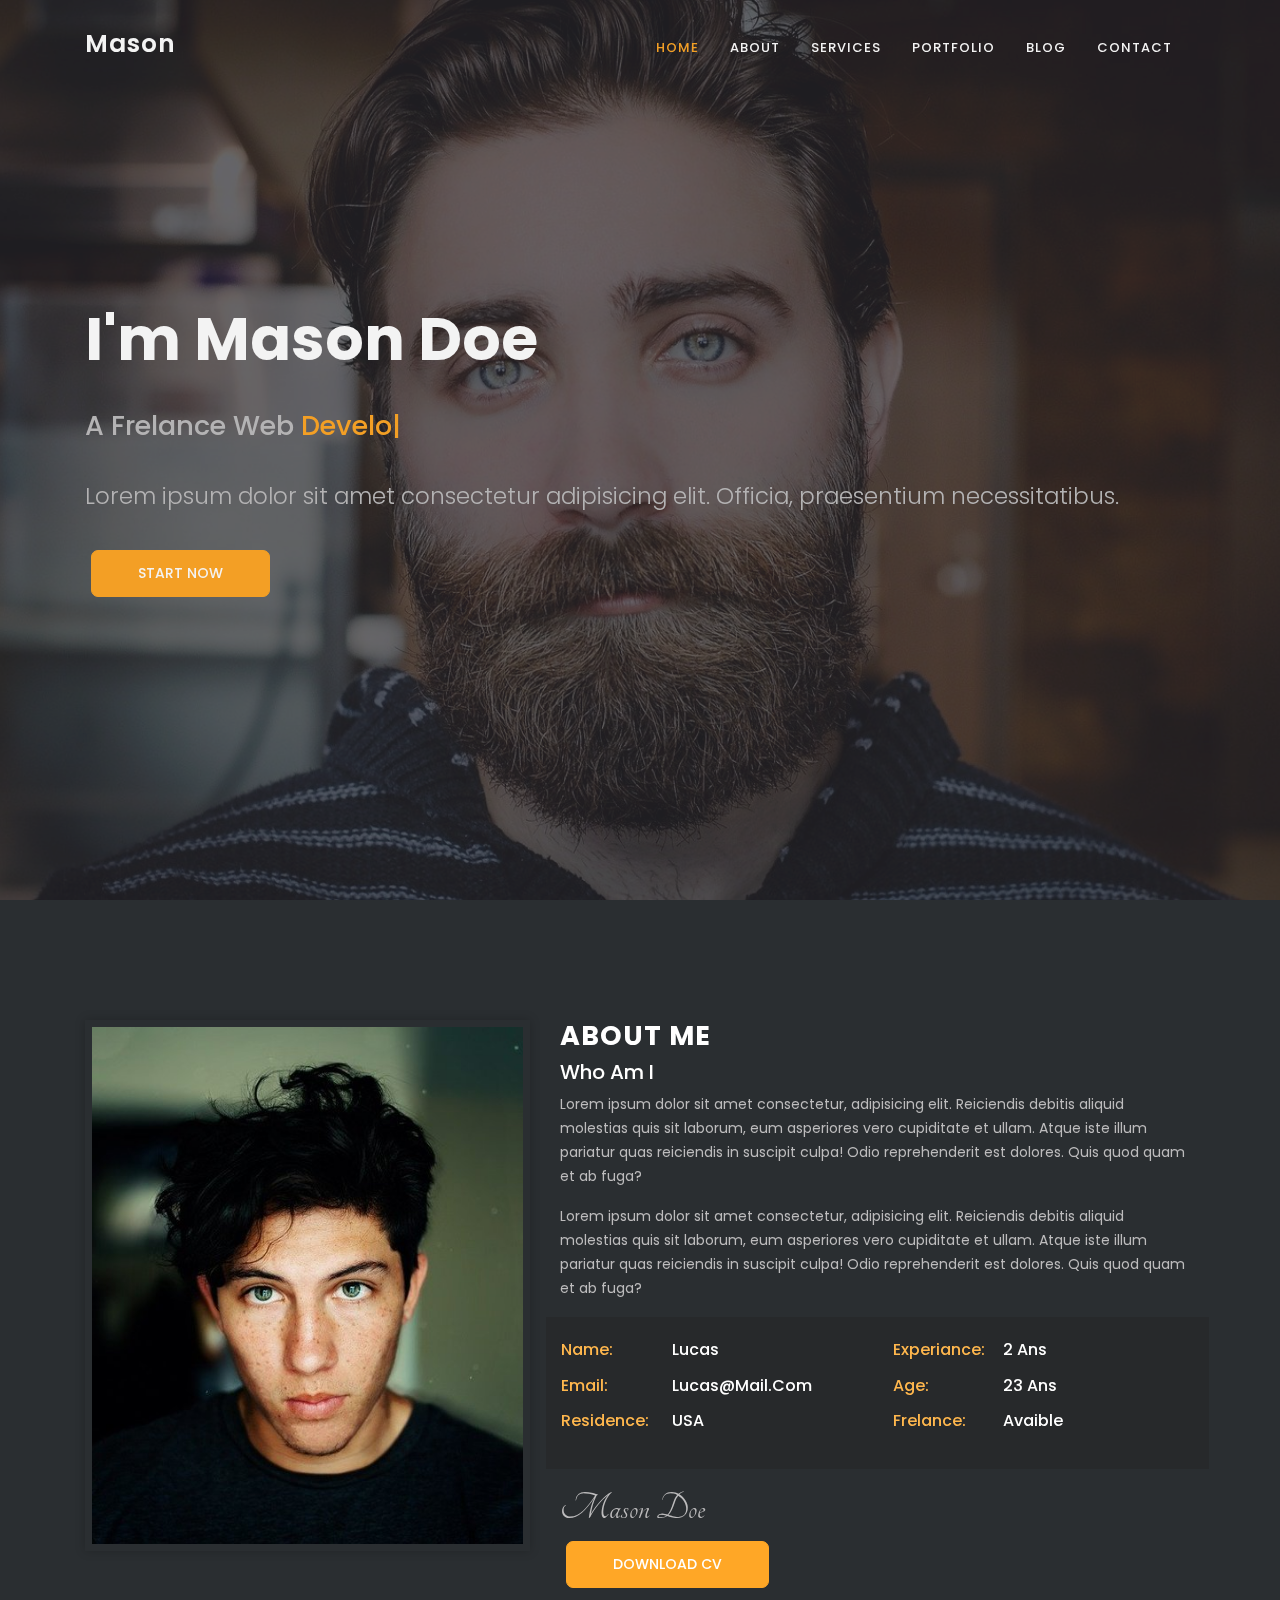
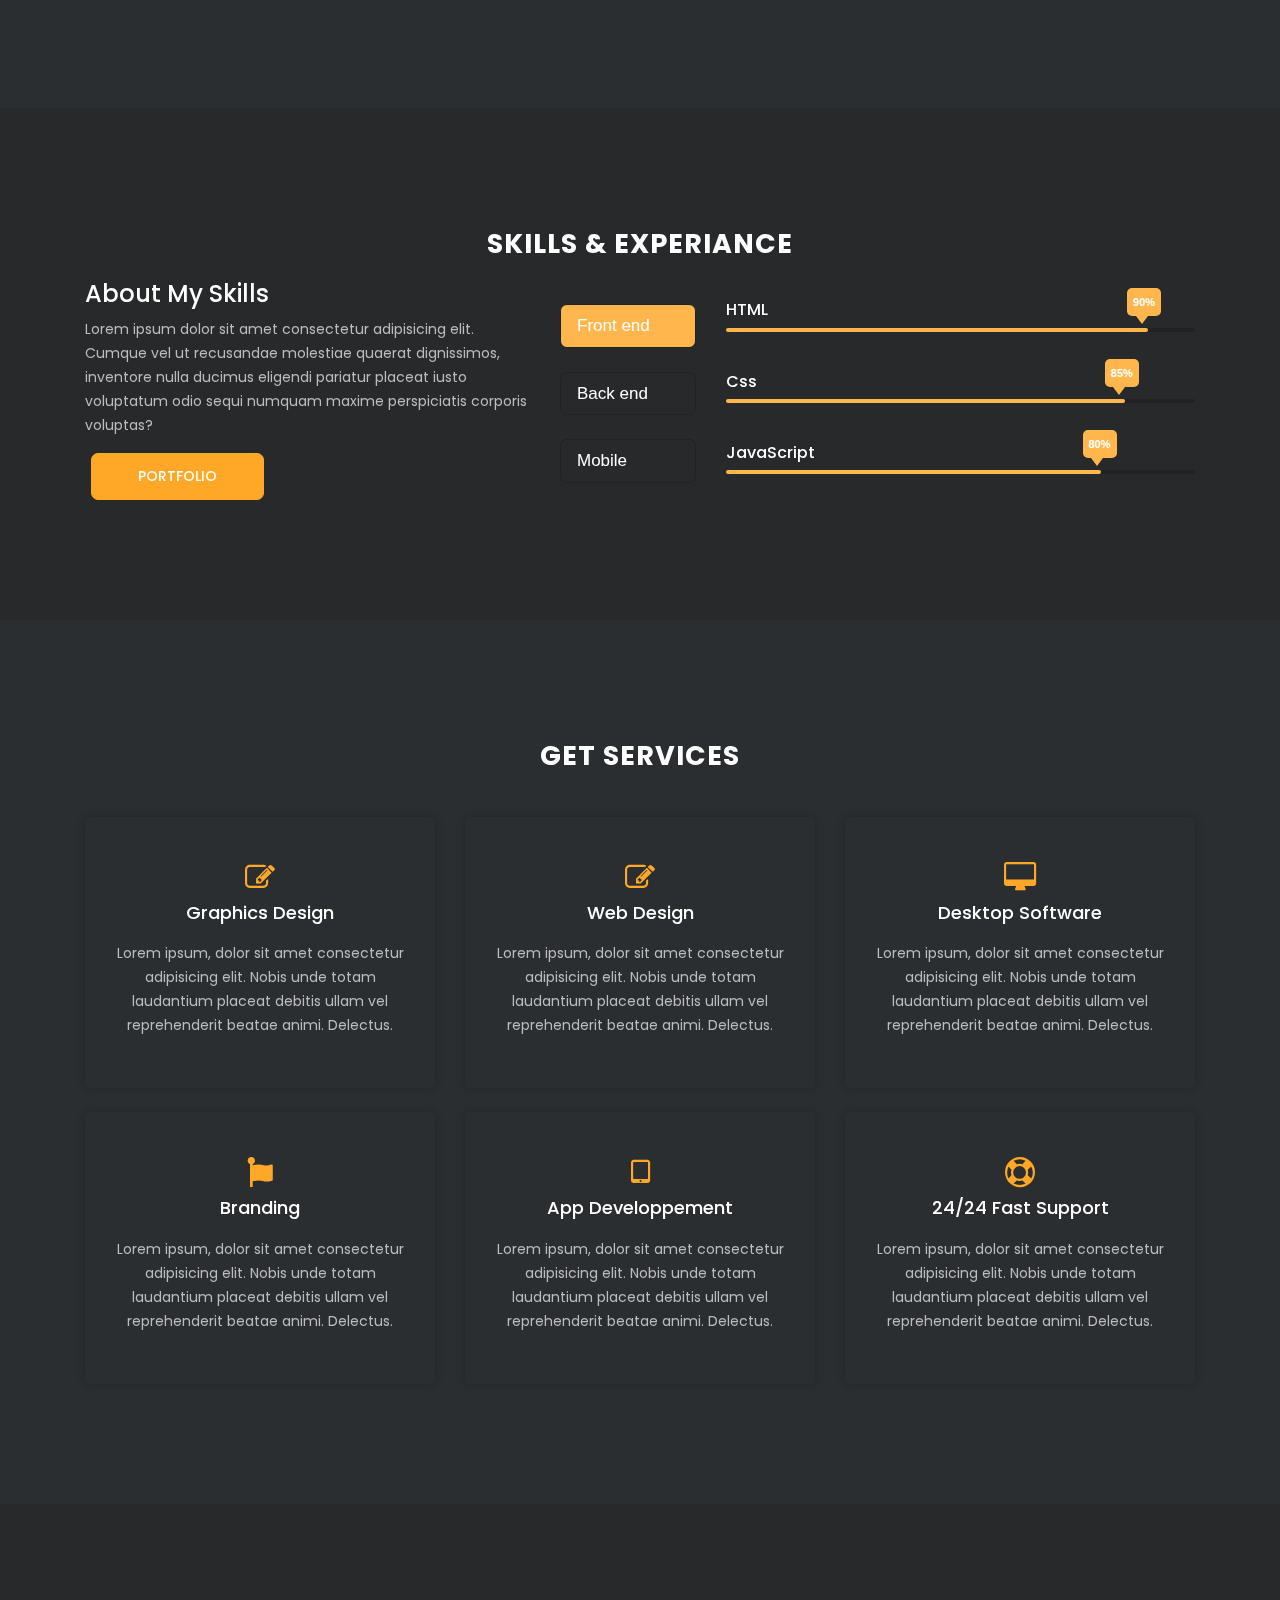
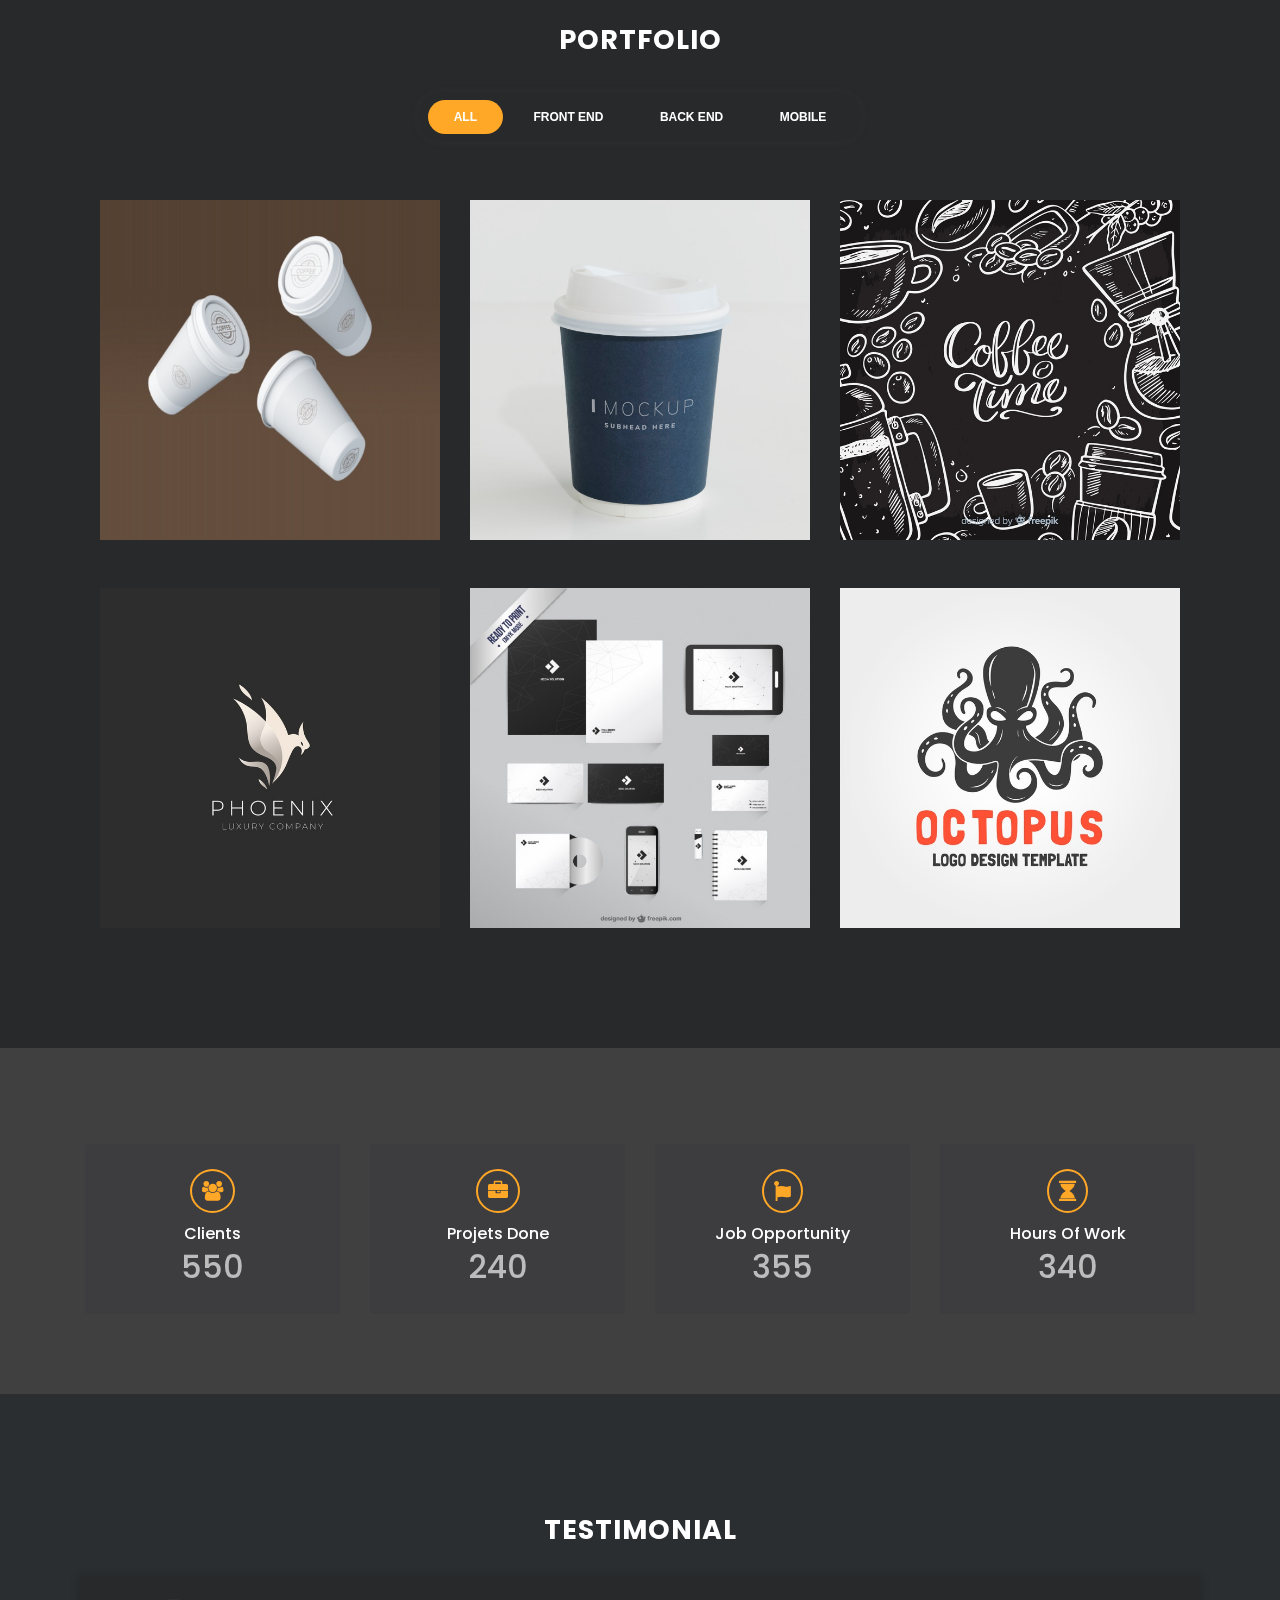
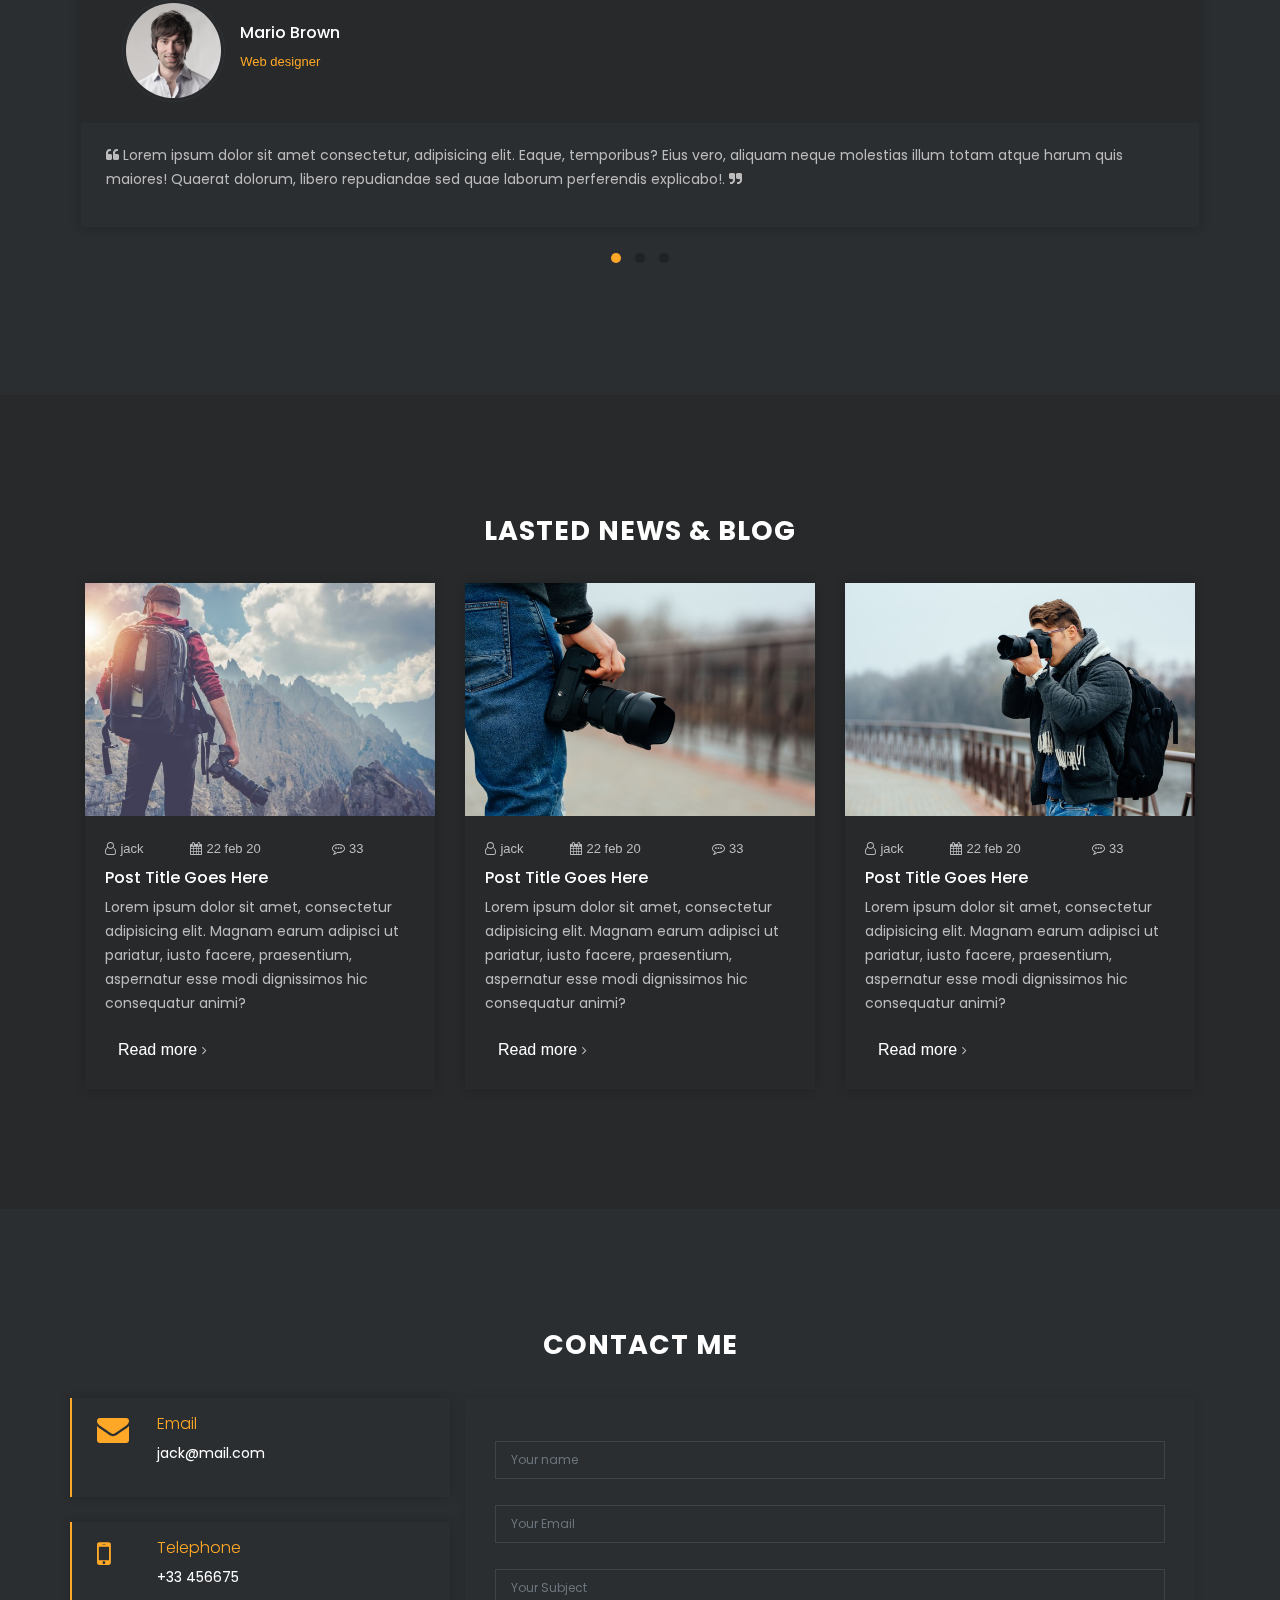
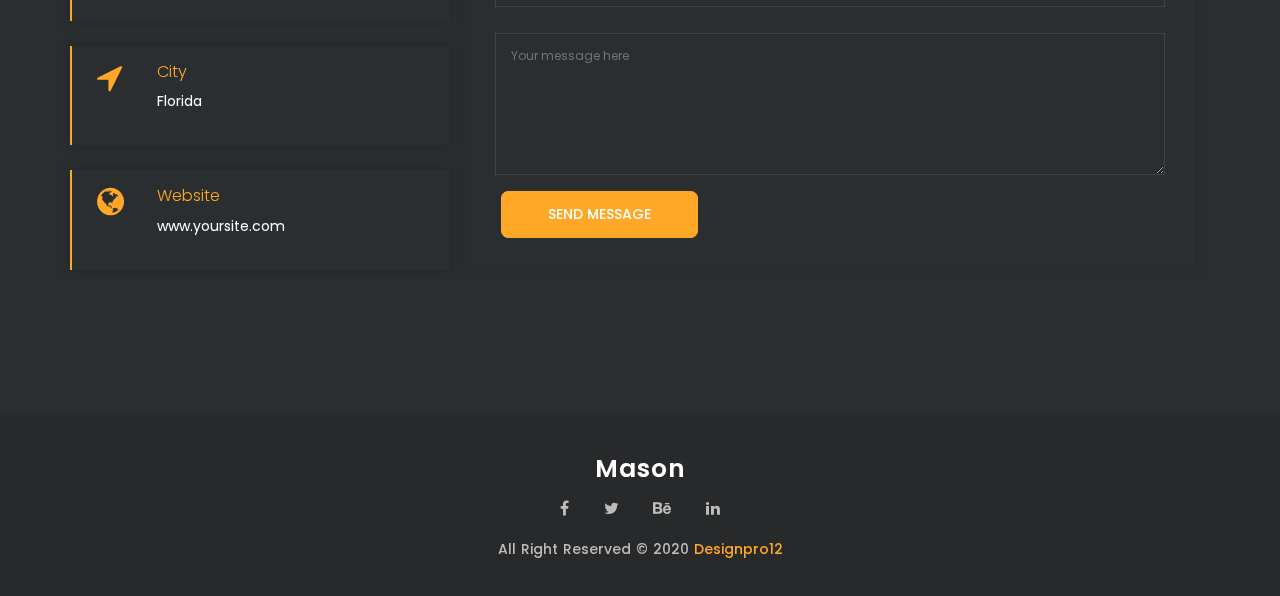
==== commit 62710bb4: "Add files via upload" ====
--- a/index-dark.html
+++ b/index-dark.html
@@ -1536,7 +1536,7 @@
 
             <div class="copyright text-muted">
 
-                <p>All Right Reserved © 2020 <a href="#">NextDesign</a></p>
+                <p>All Right Reserved © 2020 <a href="#">Designpro12</a></p>
             </div>
 
 
--- a/css/style-dark.css
+++ b/css/style-dark.css
@@ -1098,8 +1098,8 @@
 }
 
 .contact h4 {
-  font-size: 15px;
-  font-weight: 600;
+  font-size: 16px;
+  font-weight: 300;
 }
 
 .contact i {
@@ -1294,8 +1294,8 @@
 }
 
   .contact h4 {
-    font-size: 15px;
-    font-weight: 600;
+    font-size: 16px;
+    font-weight: 300;
   }
 
   .contact-info p{
